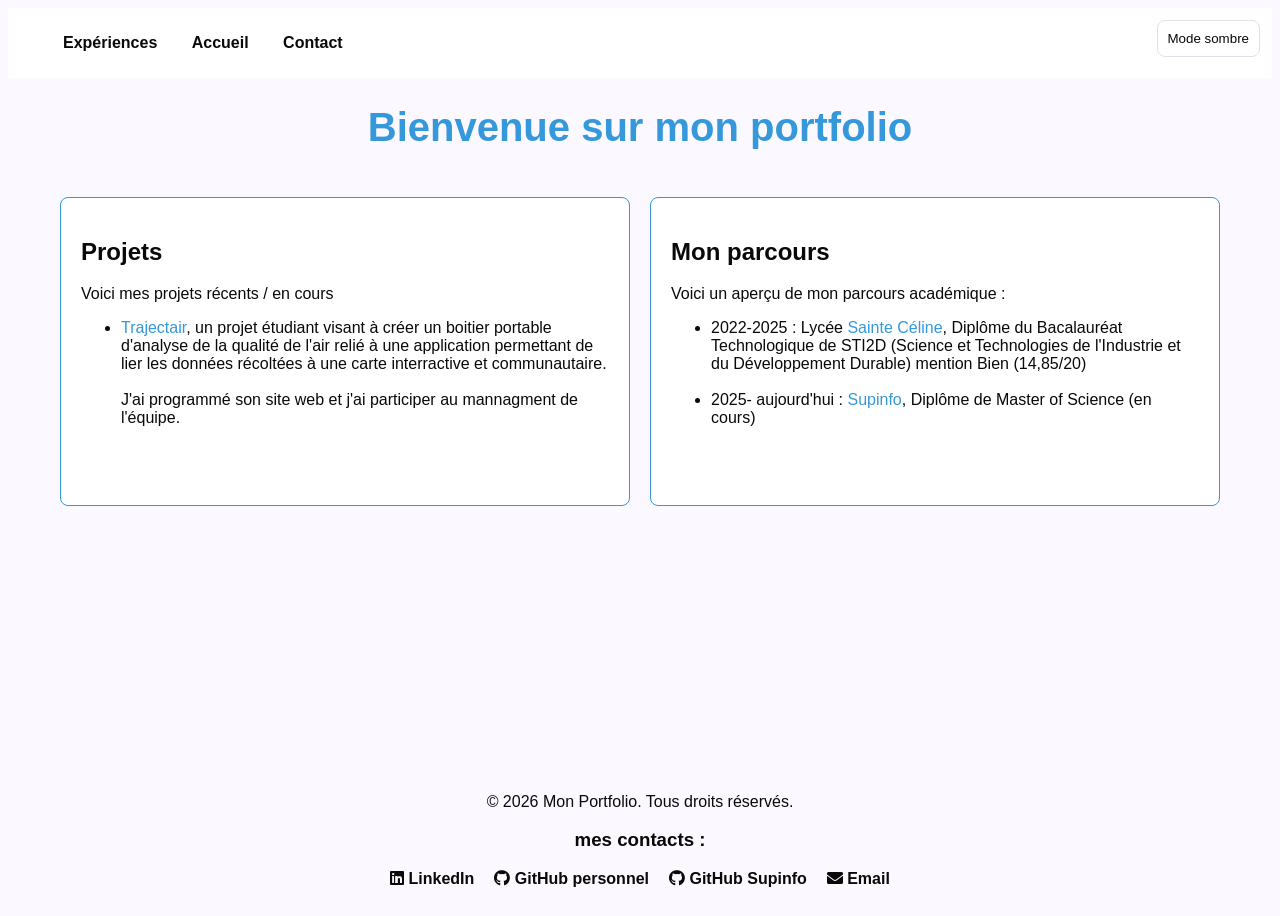
==== index.html @ 9d70b68c "script de déploiement" ====
<!DOCTYPE html>
<html lang="fr">
<head>
    <meta charset="UTF-8">
    <meta name="viewport" content="width=device-width, initial-scale=1.0">
    <title>Portfolio</title>
    <link rel="stylesheet" href="css/style.css">
    <link href="https://fonts.googleapis.com/css2?family=Roboto:wght@400;700&display=swap" rel="stylesheet">
    <link rel="stylesheet" href="https://cdnjs.cloudflare.com/ajax/libs/font-awesome/5.15.4/css/all.min.css">

    
</head>
<body>

    <nav class="navbar">
        <ul>
            <li><a href="html/experience.html">Expériences</a></li>
            <li><a href="#accueil">Accueil</a></li>
            <li><a href="#contact">Contact</a></li>
        </ul>
        <button class="theme" type="button"><i class="fas fa-adjust"> theme </i></button>
    </nav>

    <h1 class="titre_1"> Bienvenue sur mon portfolio</h1>

    <div class="index-section-container">
        <section class="index-section">
                <h2 class="titre_2">Projets</h2>
                <p>Voici mes projets récents / en cours</p>
                <ul>
                    <li>
                        <a href="https://www.trajectair.com" target="_blank" rel="noopener noreferrer">Trajectair</a>, un projet étudiant visant à créer un boitier portable d'analyse de la qualité de l'air relié à une application permettant de lier les données récoltées à une carte interractive et communautaire. 
                        <br>
                        <br>
                         J'ai programmé son site web et j'ai participer au mannagment de l'équipe.
                    </li>
                </ul>
        </section>

        <section class="index-section">
            <h2 class="titre_2"> Mon parcours</h2>
            <p>Voici un aperçu de mon parcours académique :</p>
            <ul>
                <li>2022-2025 : Lycée <a href="https://www.sainte-celine.org/" target="_blank" rel="noopener noreferrer">Sainte Céline</a>, Diplôme du Bacalauréat Technologique de STI2D (Science et Technologies de l'Industrie et du Développement Durable) mention Bien (14,85/20)</li>
                <br>
                <li>2025- aujourd'hui : <a href="https://www.supinfo.com/" target="_blank" rel="noopener noreferrer">Supinfo</a>, Diplôme de Master of Science (en cours)</li>
            </ul>
        </section>
    </div>

    <footer>
        <p>&copy; 2026 Mon Portfolio. Tous droits réservés.</p>
        <section class="footer-contact">
            <h3>mes contacts :</h3>
            <ul>
                <li><a href="https://www.linkedin.com/in/eloan-delbroeuve/" target="_blank" rel="noopener noreferrer"><i class="fab fa-linkedin" ></i> LinkedIn</a></li>
                <li><a href="https://github.com/N4ole" target="_blank" rel="noopener noreferrer"><i class="fab fa-github"></i> GitHub personnel</a></li>
                <li> <a href="https://github.com/Eloan-Supinfo" target="_blank" rel="noopener noreferrer"><i class="fab fa-github"></i> GitHub Supinfo</a></li>
                <li><a href="mailto:eloandb@icloud.com"><i class="fas fa-envelope"></i> Email</a></li>
            </ul>

        </section>
    </footer>
<script src="js/script.js"></script>
</body>


</html>
---- css/style.css ----
:root {
    --primary-color:    #3498db;
    --secondary-color:  #2ecc71;
    --accent-color:     #e74c3c;
    --text-color:       #0A0908;
    --background-color: #FBF9FF;      /* 🆕 légèrement bleuté, moins flashy que #f8f9fa */
    --font-family:      Arial, sans-serif;
    --surface-color:    #ffffff;
    --border-color:     #dce1ea;      /* 🆕 neutre au lieu de coller à primary */
}

[data-theme="dark"] {
    --primary-color:    #69b4ff;
    --secondary-color:  #49d58d;
    --accent-color:     #ff7b6f;
    --text-color:       #e8e8e8;
    --background-color: #111318;      /* 🆕 plus sombre que #1A1A1A, vrai fond de page */
    --surface-color:    #1f2330;      /* 🆕 écart visible avec background */
    --border-color:     #2e3344;
}


html {
    font-family: var(--font-family);
}

body {
    min-height: 100vh;
    display: flex;
    flex-direction: column;
    background-color: var(--background-color);
    color: var(--text-color);
    transition: background-color 0.25s ease, color 0.25s ease;
}

body {
    min-height: 100vh;
    display: flex;
    flex-direction: column;
}

.titre_1 {
    font-size: 2.5em;
    color: var(--primary-color);
    text-align: center;
    display: flex;
    justify-content: center;
    justify-content: center;
}

.navbar {
    display: flex;
    justify-content: left;
    background-color: var(--surface-color);
    padding: 10px 0;
}

.navbar a {
    color: var(--text-color);
    text-decoration: none;
    margin: 0 15px;
    font-weight: bold;
    font-family: arial;
}

.navbar a:hover {
    color: var(--accent-color);
}

.navbar li {
    list-style: none;
    display: inline;
}

.index-section {
    padding: 20px;
    background-color: var(--surface-color);
    margin: 20px;
    border-radius: 8px;
    border: solid 1.5px var(--primary-color);
    justify-content: center;
    margin: 0; 
    height: 100%;
}

.index-section a {
    color: var(--primary-color);
    text-decoration: none;
    
}
footer {
    background-color: var(--background-color);
    text-align: center;
    padding: 20px 0;
    margin-top: auto;
}

footer a {
    color: var(--text-color);
    text-decoration: none;
    font-weight: bold;
}

footer ul {
    list-style: none;
    padding-left: 0;
    margin: 0;
    display: flex;
    justify-content: center;
    align-items: center;
    gap: 20px;
    padding: 0;
}

footer li {
    display: flex;
    align-items: center;
}


.index-section-container {
    display: grid;
    grid-template-columns: repeat(2, minmax(0, 1fr)); /* max 2 colonnes */
    gap: 20px;
    width: min(1200px, 100%);
    margin: 20px auto;
    padding: 0 20px;
    box-sizing: border-box;
}

.theme {
    position: fixed;
    top: 20px;
    right: 20px;
    background-color: var(--surface-color);
    border: solid 1.5px var(--border-color);
    border-radius: 8px;
    padding: 10px;
    cursor: pointer;
    color: var(--text-color)
}






/* Responsive */


@media (max-width: 640px) {
    .index-section-container {
        grid-template-columns: 1fr;
    }
}
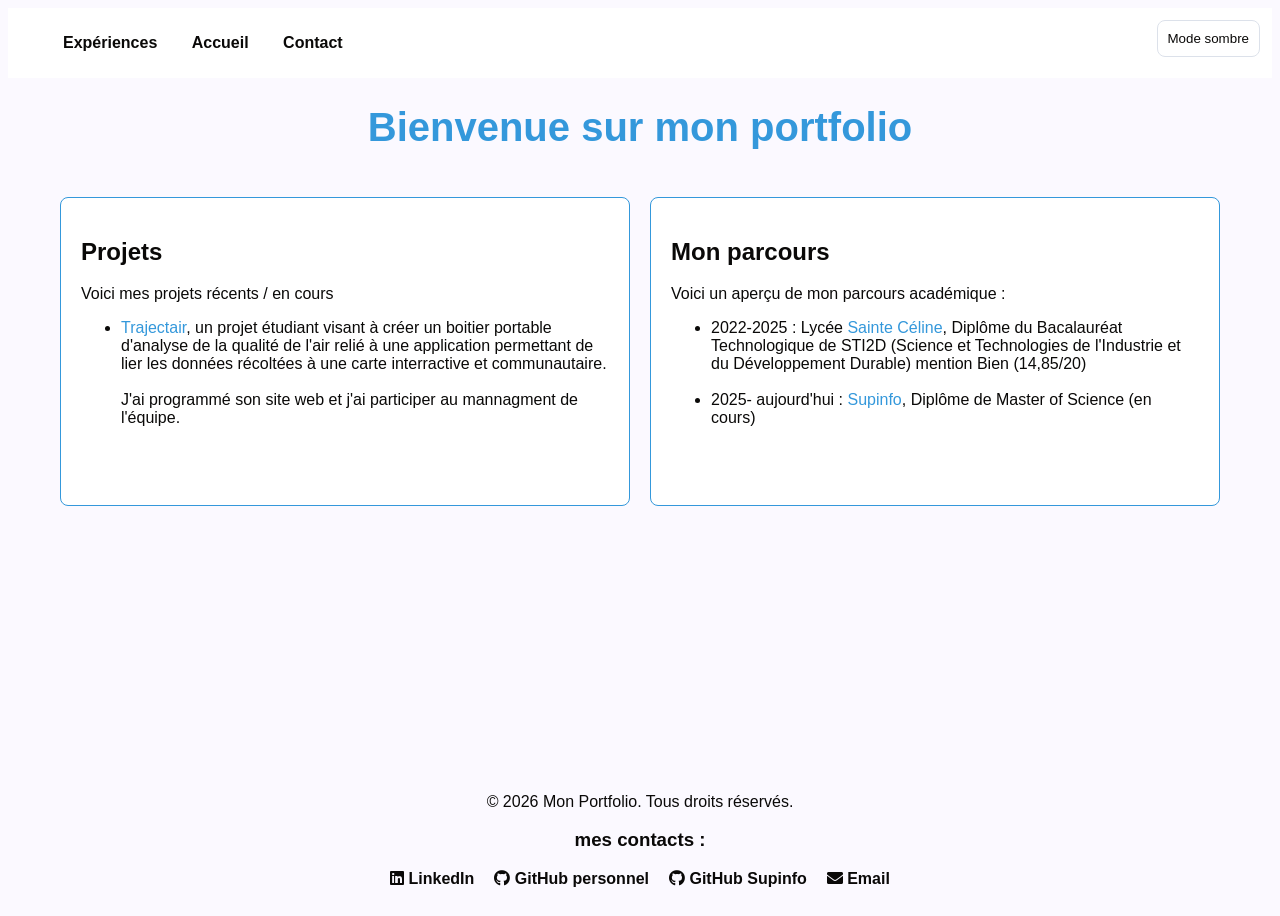
==== commit f1c380eb: "modif DB" ====
--- a/index.html
+++ b/index.html
@@ -16,7 +16,7 @@
         <ul>
             <li><a href="html/experience.html">Expériences</a></li>
             <li><a href="#accueil">Accueil</a></li>
-            <li><a href="#contact">Contact</a></li>
+            <li><a href="html/form.html">Contact</a></li>
         </ul>
         <button class="theme" type="button"><i class="fas fa-adjust"> theme </i></button>
     </nav>
--- a/css/style.css
+++ b/css/style.css
@@ -153,3 +153,130 @@
         grid-template-columns: 1fr;
     }
 }
+
+.contact-wrapper {
+    width: min(760px, calc(100% - 40px));
+    margin: 20px auto 30px;
+}
+
+.contact-card {
+    background-color: var(--surface-color);
+    border: solid 1.5px var(--primary-color);
+    border-radius: 8px;
+    padding: 24px;
+    box-sizing: border-box;
+}
+
+.contact-description {
+    margin-top: 0;
+    margin-bottom: 20px;
+}
+
+.contact-form {
+    display: grid;
+    gap: 14px;
+}
+
+.contact-form-row {
+    display: grid;
+    grid-template-columns: repeat(2, minmax(0, 1fr));
+    gap: 14px;
+}
+
+.contact-form label {
+    display: block;
+    font-weight: bold;
+    margin-bottom: 6px;
+}
+
+.contact-form input,
+.contact-form textarea {
+    width: 100%;
+    border: 1.5px solid var(--border-color);
+    border-radius: 8px;
+    padding: 10px 12px;
+    background-color: var(--background-color);
+    color: var(--text-color);
+    box-sizing: border-box;
+    font-family: var(--font-family);
+}
+
+.contact-form input:focus,
+.contact-form textarea:focus {
+    outline: none;
+    border-color: var(--primary-color);
+    box-shadow: 0 0 0 2px color-mix(in srgb, var(--primary-color) 25%, transparent);
+}
+
+.contact-form textarea {
+    min-height: 150px;
+    resize: vertical;
+}
+
+.contact-form-actions {
+    display: flex;
+    justify-content: flex-end;
+}
+
+.contact-submit {
+    background-color: var(--primary-color);
+    color: #ffffff;
+    border: none;
+    border-radius: 8px;
+    font-weight: bold;
+    padding: 10px 16px;
+    cursor: pointer;
+}
+
+.contact-submit:hover {
+    filter: brightness(0.95);
+}
+
+.contact-status {
+    border-radius: 8px;
+    padding: 10px 12px;
+    margin-bottom: 14px;
+    border: 1.5px solid transparent;
+}
+
+.contact-status.success {
+    background-color: #e8f8ef;
+    border-color: var(--secondary-color);
+}
+
+.contact-status.error {
+    background-color: #fdeceb;
+    border-color: var(--accent-color);
+}
+
+[data-theme="dark"] .contact-status.success {
+    background-color: #203327;
+}
+
+[data-theme="dark"] .contact-status.error {
+    background-color: #3b2424;
+}
+
+.honeypot-field {
+    position: absolute;
+    left: -9999px;
+    opacity: 0;
+    pointer-events: none;
+}
+
+.char-counter {
+    text-align: right;
+    font-size: 0.85rem;
+    opacity: 0.8;
+    margin-top: 4px;
+}
+
+@media (max-width: 640px) {
+    .contact-form-row {
+        grid-template-columns: 1fr;
+    }
+
+    .contact-card {
+        padding: 16px;
+    }
+}
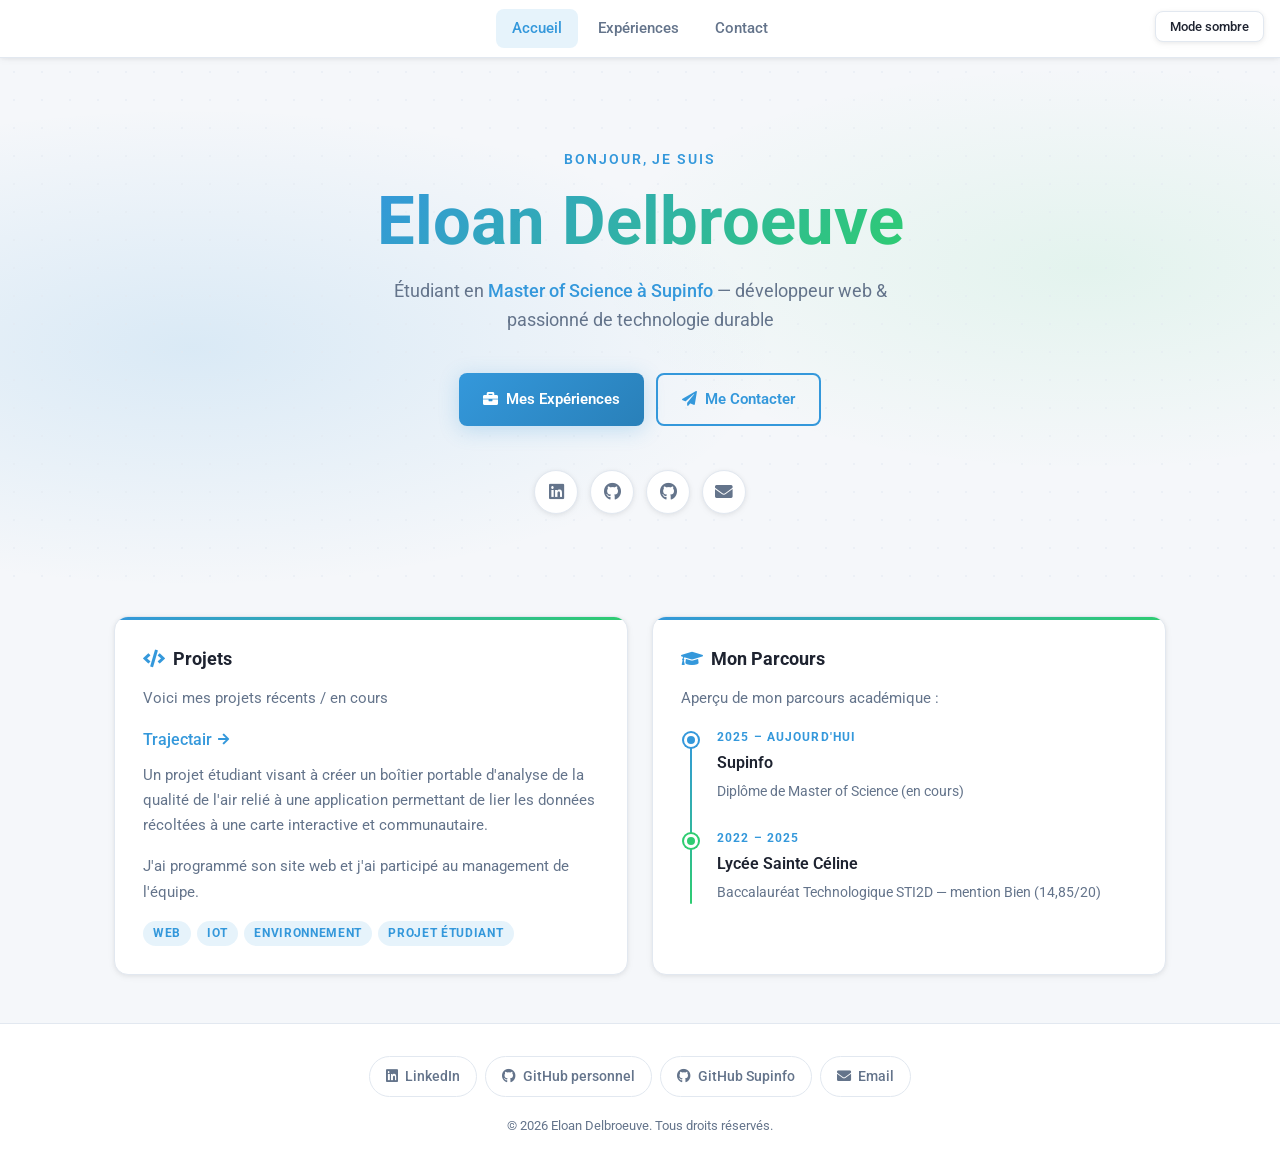
==== commit d2aadb74: "Amélioration visuelle complète du portfolio - Hero section avec nom, gradient text, dot-grid, bouton" ====
--- a/index.html
+++ b/index.html
@@ -3,66 +3,128 @@
 <head>
     <meta charset="UTF-8">
     <meta name="viewport" content="width=device-width, initial-scale=1.0">
-    <title>Portfolio</title>
+    <meta name="description" content="Portfolio d'Eloan Delbroeuve — étudiant en Master of Science à Supinfo, développeur web et passionné de technologie.">
+    <title>Eloan Delbroeuve — Portfolio</title>
     <link rel="stylesheet" href="css/style.css">
-    <link href="https://fonts.googleapis.com/css2?family=Roboto:wght@400;700&display=swap" rel="stylesheet">
+    <link href="https://fonts.googleapis.com/css2?family=Roboto:wght@400;500;700&display=swap" rel="stylesheet">
     <link rel="stylesheet" href="https://cdnjs.cloudflare.com/ajax/libs/font-awesome/5.15.4/css/all.min.css">
-
-    
 </head>
 <body>
 
     <nav class="navbar">
         <ul>
+            <li><a href="index.html" class="active">Accueil</a></li>
             <li><a href="html/experience.html">Expériences</a></li>
-            <li><a href="#accueil">Accueil</a></li>
             <li><a href="html/form.html">Contact</a></li>
         </ul>
-        <button class="theme" type="button"><i class="fas fa-adjust"> theme </i></button>
+        <button class="theme" type="button">Mode sombre</button>
     </nav>
 
-    <h1 class="titre_1"> Bienvenue sur mon portfolio</h1>
+    <section class="hero">
+        <div class="hero-content reveal">
+            <p class="hero-greeting">Bonjour, je suis</p>
+            <h1 class="hero-name">Eloan Delbroeuve</h1>
+            <p class="hero-sub">
+                Étudiant en <a href="https://www.supinfo.com/" target="_blank" rel="noopener noreferrer">Master of Science à Supinfo</a>
+                — développeur web &amp; passionné de technologie durable
+            </p>
+            <div class="hero-actions">
+                <a href="html/experience.html" class="btn btn-primary">
+                    <i class="fas fa-briefcase"></i> Mes Expériences
+                </a>
+                <a href="html/form.html" class="btn btn-outline">
+                    <i class="fas fa-paper-plane"></i> Me Contacter
+                </a>
+            </div>
+        </div>
+        <div class="hero-social reveal reveal-delay-2">
+            <a href="https://www.linkedin.com/in/eloan-delbroeuve/" target="_blank" rel="noopener noreferrer" aria-label="LinkedIn">
+                <i class="fab fa-linkedin"></i>
+            </a>
+            <a href="https://github.com/N4ole" target="_blank" rel="noopener noreferrer" aria-label="GitHub personnel">
+                <i class="fab fa-github"></i>
+            </a>
+            <a href="https://github.com/Eloan-Supinfo" target="_blank" rel="noopener noreferrer" aria-label="GitHub Supinfo">
+                <i class="fab fa-github"></i>
+            </a>
+            <a href="mailto:eloandb@icloud.com" aria-label="Email">
+                <i class="fas fa-envelope"></i>
+            </a>
+        </div>
+    </section>
 
     <div class="index-section-container">
-        <section class="index-section">
-                <h2 class="titre_2">Projets</h2>
-                <p>Voici mes projets récents / en cours</p>
-                <ul>
-                    <li>
-                        <a href="https://www.trajectair.com" target="_blank" rel="noopener noreferrer">Trajectair</a>, un projet étudiant visant à créer un boitier portable d'analyse de la qualité de l'air relié à une application permettant de lier les données récoltées à une carte interractive et communautaire. 
-                        <br>
-                        <br>
-                         J'ai programmé son site web et j'ai participer au mannagment de l'équipe.
-                    </li>
-                </ul>
+        <section class="index-section reveal reveal-delay-1">
+            <h2 class="titre_2">
+                <i class="fas fa-code" style="color:var(--primary)"></i>
+                Projets
+            </h2>
+            <p>Voici mes projets récents / en cours</p>
+
+            <a href="https://www.trajectair.com" target="_blank" rel="noopener noreferrer" class="project-link">
+                Trajectair <i class="fas fa-arrow-right"></i>
+            </a>
+            <p class="project-desc">
+                Un projet étudiant visant à créer un boîtier portable d'analyse de la qualité de l'air relié à une application permettant de lier les données récoltées à une carte interactive et communautaire.
+            </p>
+            <p class="project-desc">
+                J'ai programmé son site web et j'ai participé au management de l'équipe.
+            </p>
+            <div class="project-tags">
+                <span class="project-tag">Web</span>
+                <span class="project-tag">IoT</span>
+                <span class="project-tag">Environnement</span>
+                <span class="project-tag">Projet étudiant</span>
+            </div>
         </section>
 
-        <section class="index-section">
-            <h2 class="titre_2"> Mon parcours</h2>
-            <p>Voici un aperçu de mon parcours académique :</p>
-            <ul>
-                <li>2022-2025 : Lycée <a href="https://www.sainte-celine.org/" target="_blank" rel="noopener noreferrer">Sainte Céline</a>, Diplôme du Bacalauréat Technologique de STI2D (Science et Technologies de l'Industrie et du Développement Durable) mention Bien (14,85/20)</li>
-                <br>
-                <li>2025- aujourd'hui : <a href="https://www.supinfo.com/" target="_blank" rel="noopener noreferrer">Supinfo</a>, Diplôme de Master of Science (en cours)</li>
+        <section class="index-section reveal reveal-delay-2">
+            <h2 class="titre_2">
+                <i class="fas fa-graduation-cap" style="color:var(--primary)"></i>
+                Mon Parcours
+            </h2>
+            <p>Aperçu de mon parcours académique :</p>
+            <ul class="timeline">
+                <li>
+                    <div class="timeline-period">2025 – Aujourd'hui</div>
+                    <div class="timeline-title">
+                        <a href="https://www.supinfo.com/" target="_blank" rel="noopener noreferrer">Supinfo</a>
+                    </div>
+                    <div class="timeline-desc">Diplôme de Master of Science (en cours)</div>
+                </li>
+                <li>
+                    <div class="timeline-period">2022 – 2025</div>
+                    <div class="timeline-title">
+                        <a href="https://www.sainte-celine.org/" target="_blank" rel="noopener noreferrer">Lycée Sainte Céline</a>
+                    </div>
+                    <div class="timeline-desc">
+                        Baccalauréat Technologique STI2D — mention Bien (14,85/20)
+                    </div>
+                </li>
             </ul>
         </section>
     </div>
 
     <footer>
-        <p>&copy; 2026 Mon Portfolio. Tous droits réservés.</p>
-        <section class="footer-contact">
-            <h3>mes contacts :</h3>
-            <ul>
-                <li><a href="https://www.linkedin.com/in/eloan-delbroeuve/" target="_blank" rel="noopener noreferrer"><i class="fab fa-linkedin" ></i> LinkedIn</a></li>
-                <li><a href="https://github.com/N4ole" target="_blank" rel="noopener noreferrer"><i class="fab fa-github"></i> GitHub personnel</a></li>
-                <li> <a href="https://github.com/Eloan-Supinfo" target="_blank" rel="noopener noreferrer"><i class="fab fa-github"></i> GitHub Supinfo</a></li>
-                <li><a href="mailto:eloandb@icloud.com"><i class="fas fa-envelope"></i> Email</a></li>
-            </ul>
+        <div class="footer-inner">
+            <div class="footer-links">
+                <a href="https://www.linkedin.com/in/eloan-delbroeuve/" target="_blank" rel="noopener noreferrer">
+                    <i class="fab fa-linkedin"></i> LinkedIn
+                </a>
+                <a href="https://github.com/N4ole" target="_blank" rel="noopener noreferrer">
+                    <i class="fab fa-github"></i> GitHub personnel
+                </a>
+                <a href="https://github.com/Eloan-Supinfo" target="_blank" rel="noopener noreferrer">
+                    <i class="fab fa-github"></i> GitHub Supinfo
+                </a>
+                <a href="mailto:eloandb@icloud.com">
+                    <i class="fas fa-envelope"></i> Email
+                </a>
+            </div>
+            <p class="footer-copy">&copy; 2026 Eloan Delbroeuve. Tous droits réservés.</p>
+        </div>
+    </footer>
 
-        </section>
-    </footer>
-<script src="js/script.js"></script>
+    <script src="js/script.js"></script>
 </body>
-
-
-</html>+</html>
--- a/css/style.css
+++ b/css/style.css
@@ -1,215 +1,661 @@
+/* === VARIABLES === */
 :root {
-    --primary-color:    #3498db;
-    --secondary-color:  #2ecc71;
-    --accent-color:     #e74c3c;
-    --text-color:       #0A0908;
-    --background-color: #FBF9FF;      /* 🆕 légèrement bleuté, moins flashy que #f8f9fa */
-    --font-family:      Arial, sans-serif;
-    --surface-color:    #ffffff;
-    --border-color:     #dce1ea;      /* 🆕 neutre au lieu de coller à primary */
+    --primary:         #3498db;
+    --primary-dark:    #2980b9;
+    --primary-light:   rgba(52, 152, 219, 0.12);
+    --secondary:       #2ecc71;
+    --secondary-light: rgba(46, 204, 113, 0.12);
+    --accent:          #e74c3c;
+    --text:            #1e2330;
+    --text-muted:      #64748b;
+    --bg:              #f5f7fa;
+    --surface:         #ffffff;
+    --border:          #e2e8f0;
+    --shadow-sm:       0 1px 4px rgba(0,0,0,0.06), 0 2px 8px rgba(0,0,0,0.04);
+    --shadow-md:       0 4px 12px rgba(0,0,0,0.08), 0 2px 6px rgba(0,0,0,0.05);
+    --shadow-primary:  0 4px 20px rgba(52, 152, 219, 0.25);
+    --font:            'Roboto', system-ui, Arial, sans-serif;
+    --radius-sm:       8px;
+    --radius:          14px;
+    --ease:            cubic-bezier(0.4, 0, 0.2, 1);
+    --transition:      0.3s var(--ease);
 }
 
 [data-theme="dark"] {
-    --primary-color:    #69b4ff;
-    --secondary-color:  #49d58d;
-    --accent-color:     #ff7b6f;
-    --text-color:       #e8e8e8;
-    --background-color: #111318;      /* 🆕 plus sombre que #1A1A1A, vrai fond de page */
-    --surface-color:    #1f2330;      /* 🆕 écart visible avec background */
-    --border-color:     #2e3344;
-}
-
+    --primary:         #60a5fa;
+    --primary-dark:    #3b82f6;
+    --primary-light:   rgba(96, 165, 250, 0.12);
+    --secondary:       #34d399;
+    --secondary-light: rgba(52, 211, 153, 0.12);
+    --accent:          #f87171;
+    --text:            #e2e8f0;
+    --text-muted:      #94a3b8;
+    --bg:              #0d1117;
+    --surface:         #161b27;
+    --border:          #2a3444;
+    --shadow-sm:       0 1px 4px rgba(0,0,0,0.5);
+    --shadow-md:       0 4px 12px rgba(0,0,0,0.6);
+    --shadow-primary:  0 4px 20px rgba(96, 165, 250, 0.2);
+}
+
+/* === RESET & BASE === */
+*, *::before, *::after { box-sizing: border-box; margin: 0; padding: 0; }
 
 html {
-    font-family: var(--font-family);
+    font-family: var(--font);
+    scroll-behavior: smooth;
 }
 
 body {
     min-height: 100vh;
     display: flex;
     flex-direction: column;
-    background-color: var(--background-color);
-    color: var(--text-color);
-    transition: background-color 0.25s ease, color 0.25s ease;
-}
-
-body {
-    min-height: 100vh;
+    background-color: var(--bg);
+    color: var(--text);
+    transition: background-color var(--transition), color var(--transition);
+    line-height: 1.65;
+}
+
+/* === NAVBAR === */
+.navbar {
+    position: sticky;
+    top: 0;
+    z-index: 100;
+    display: flex;
+    align-items: center;
+    justify-content: center;
+    background-color: var(--surface);
+    border-bottom: 1px solid var(--border);
+    padding: 0 24px;
+    height: 58px;
+    backdrop-filter: blur(12px);
+    box-shadow: var(--shadow-sm);
+    transition: background-color var(--transition), border-color var(--transition);
+}
+
+.navbar ul {
+    display: flex;
+    list-style: none;
+    gap: 4px;
+    align-items: center;
+    padding: 0;
+    margin: 0;
+}
+
+.navbar a {
+    color: var(--text-muted);
+    text-decoration: none;
+    font-weight: 500;
+    font-size: 0.95rem;
+    padding: 7px 16px;
+    border-radius: var(--radius-sm);
+    transition: color var(--transition), background-color var(--transition);
+    white-space: nowrap;
+    display: block;
+}
+
+.navbar a:hover,
+.navbar a.active {
+    color: var(--primary);
+    background-color: var(--primary-light);
+}
+
+/* === THEME TOGGLE === */
+.theme {
+    position: fixed;
+    top: 11px;
+    right: 16px;
+    z-index: 200;
+    background-color: var(--surface);
+    border: 1px solid var(--border);
+    border-radius: var(--radius-sm);
+    padding: 7px 14px;
+    cursor: pointer;
+    color: var(--text);
+    font-size: 0.82rem;
+    font-weight: 500;
+    font-family: var(--font);
+    transition: background-color var(--transition), color var(--transition),
+                border-color var(--transition), box-shadow var(--transition);
+    box-shadow: var(--shadow-sm);
+}
+
+.theme:hover {
+    background-color: var(--primary-light);
+    color: var(--primary);
+    border-color: var(--primary);
+}
+
+/* === HERO === */
+.hero {
+    position: relative;
+    overflow: hidden;
+    padding: 90px 24px 70px;
+    text-align: center;
     display: flex;
     flex-direction: column;
-}
-
+    align-items: center;
+}
+
+.hero::before {
+    content: '';
+    position: absolute;
+    inset: 0;
+    background:
+        radial-gradient(ellipse 65% 65% at 15% 55%, rgba(52,152,219,0.14) 0%, transparent 70%),
+        radial-gradient(ellipse 55% 55% at 85% 40%, rgba(46,204,113,0.09) 0%, transparent 70%);
+    pointer-events: none;
+}
+
+.hero::after {
+    content: '';
+    position: absolute;
+    inset: 0;
+    background-image: radial-gradient(circle, var(--border) 1px, transparent 1px);
+    background-size: 28px 28px;
+    opacity: 0.45;
+    pointer-events: none;
+}
+
+.hero-content {
+    position: relative;
+    z-index: 1;
+    display: flex;
+    flex-direction: column;
+    align-items: center;
+}
+
+.hero-greeting {
+    font-size: 0.88rem;
+    font-weight: 600;
+    letter-spacing: 0.14em;
+    text-transform: uppercase;
+    color: var(--primary);
+    margin-bottom: 14px;
+}
+
+.hero-name {
+    font-size: clamp(2.4rem, 5.5vw, 4.2rem);
+    font-weight: 700;
+    line-height: 1.1;
+    margin-bottom: 18px;
+    background: linear-gradient(135deg, var(--primary) 0%, var(--secondary) 100%);
+    -webkit-background-clip: text;
+    -webkit-text-fill-color: transparent;
+    background-clip: text;
+}
+
+.hero-sub {
+    font-size: 1.1rem;
+    color: var(--text-muted);
+    margin-bottom: 38px;
+    max-width: 520px;
+}
+
+.hero-sub a {
+    color: var(--primary);
+    text-decoration: none;
+    font-weight: 500;
+}
+.hero-sub a:hover { text-decoration: underline; }
+
+.hero-actions {
+    display: flex;
+    gap: 12px;
+    flex-wrap: wrap;
+    justify-content: center;
+    margin-bottom: 44px;
+}
+
+/* === BUTTONS === */
+.btn {
+    display: inline-flex;
+    align-items: center;
+    gap: 8px;
+    padding: 12px 24px;
+    border-radius: var(--radius-sm);
+    font-weight: 600;
+    font-size: 0.93rem;
+    text-decoration: none;
+    transition: all var(--transition);
+    cursor: pointer;
+    border: none;
+    font-family: var(--font);
+}
+
+.btn-primary {
+    background: linear-gradient(135deg, var(--primary) 0%, var(--primary-dark) 100%);
+    color: #fff;
+    box-shadow: var(--shadow-primary);
+}
+.btn-primary:hover {
+    transform: translateY(-2px);
+    box-shadow: 0 6px 24px rgba(52, 152, 219, 0.4);
+}
+
+.btn-outline {
+    background: transparent;
+    color: var(--primary);
+    border: 2px solid var(--primary);
+}
+.btn-outline:hover {
+    background: var(--primary-light);
+    transform: translateY(-2px);
+}
+
+/* === HERO SOCIAL === */
+.hero-social {
+    display: flex;
+    gap: 12px;
+    justify-content: center;
+    position: relative;
+    z-index: 1;
+}
+
+.hero-social a {
+    width: 44px;
+    height: 44px;
+    border-radius: 50%;
+    background: var(--surface);
+    border: 1px solid var(--border);
+    display: flex;
+    align-items: center;
+    justify-content: center;
+    color: var(--text-muted);
+    font-size: 1.1rem;
+    text-decoration: none;
+    transition: all var(--transition);
+    box-shadow: var(--shadow-sm);
+}
+.hero-social a:hover {
+    background: var(--primary);
+    color: #fff;
+    border-color: var(--primary);
+    transform: translateY(-3px);
+    box-shadow: var(--shadow-primary);
+}
+
+/* === PAGE TITLE (expériences, contact) === */
 .titre_1 {
-    font-size: 2.5em;
-    color: var(--primary-color);
+    font-size: clamp(1.8rem, 3.5vw, 2.6rem);
+    font-weight: 700;
     text-align: center;
-    display: flex;
-    justify-content: center;
-    justify-content: center;
-}
-
-.navbar {
-    display: flex;
-    justify-content: left;
-    background-color: var(--surface-color);
-    padding: 10px 0;
-}
-
-.navbar a {
-    color: var(--text-color);
-    text-decoration: none;
-    margin: 0 15px;
-    font-weight: bold;
-    font-family: arial;
-}
-
-.navbar a:hover {
-    color: var(--accent-color);
-}
-
-.navbar li {
-    list-style: none;
-    display: inline;
-}
-
-.index-section {
-    padding: 20px;
-    background-color: var(--surface-color);
-    margin: 20px;
-    border-radius: 8px;
-    border: solid 1.5px var(--primary-color);
-    justify-content: center;
-    margin: 0; 
-    height: 100%;
-}
-
-.index-section a {
-    color: var(--primary-color);
-    text-decoration: none;
-    
-}
-footer {
-    background-color: var(--background-color);
-    text-align: center;
-    padding: 20px 0;
-    margin-top: auto;
-}
-
-footer a {
-    color: var(--text-color);
-    text-decoration: none;
-    font-weight: bold;
-}
-
-footer ul {
-    list-style: none;
-    padding-left: 0;
-    margin: 0;
-    display: flex;
-    justify-content: center;
-    align-items: center;
-    gap: 20px;
-    padding: 0;
-}
-
-footer li {
-    display: flex;
-    align-items: center;
-}
-
-
+    padding: 44px 20px 8px;
+    background: linear-gradient(135deg, var(--primary) 0%, var(--secondary) 100%);
+    -webkit-background-clip: text;
+    -webkit-text-fill-color: transparent;
+    background-clip: text;
+}
+
+.titre_2 {
+    font-size: 1.1rem;
+    font-weight: 700;
+    color: var(--text);
+    margin-bottom: 12px;
+    display: flex;
+    align-items: center;
+    gap: 8px;
+}
+
+/* === SECTION GRID === */
 .index-section-container {
     display: grid;
-    grid-template-columns: repeat(2, minmax(0, 1fr)); /* max 2 colonnes */
-    gap: 20px;
-    width: min(1200px, 100%);
-    margin: 20px auto;
-    padding: 0 20px;
+    grid-template-columns: repeat(2, minmax(0, 1fr));
+    gap: 24px;
+    width: min(1100px, 100%);
+    margin: 32px auto 48px;
+    padding: 0 24px;
     box-sizing: border-box;
 }
 
-.theme {
-    position: fixed;
-    top: 20px;
-    right: 20px;
-    background-color: var(--surface-color);
-    border: solid 1.5px var(--border-color);
-    border-radius: 8px;
-    padding: 10px;
-    cursor: pointer;
-    color: var(--text-color)
-}
-
-
-
-
-
-
-/* Responsive */
-
-
-@media (max-width: 640px) {
-    .index-section-container {
-        grid-template-columns: 1fr;
-    }
-}
-
+/* === CARDS === */
+.index-section {
+    background-color: var(--surface);
+    border-radius: var(--radius);
+    border: 1px solid var(--border);
+    padding: 28px;
+    box-shadow: var(--shadow-sm);
+    transition: box-shadow var(--transition), transform var(--transition),
+                border-color var(--transition);
+    position: relative;
+    overflow: hidden;
+}
+
+.index-section::before {
+    content: '';
+    position: absolute;
+    top: 0; left: 0; right: 0;
+    height: 3px;
+    background: linear-gradient(90deg, var(--primary), var(--secondary));
+}
+
+.index-section:hover {
+    box-shadow: var(--shadow-md);
+    transform: translateY(-3px);
+    border-color: var(--primary);
+}
+
+.index-section a {
+    color: var(--primary);
+    text-decoration: none;
+    font-weight: 500;
+}
+.index-section a:hover { text-decoration: underline; }
+
+.index-section > p {
+    color: var(--text-muted);
+    margin-bottom: 16px;
+    font-size: 0.95rem;
+}
+
+/* === PROJECT CARD EXTRAS === */
+.project-tags {
+    display: flex;
+    flex-wrap: wrap;
+    gap: 6px;
+    margin-top: 14px;
+}
+
+.project-tag {
+    font-size: 0.72rem;
+    font-weight: 700;
+    padding: 3px 10px;
+    border-radius: 100px;
+    background: var(--primary-light);
+    color: var(--primary);
+    text-transform: uppercase;
+    letter-spacing: 0.06em;
+}
+
+.project-desc {
+    margin-top: 10px;
+    color: var(--text);
+    font-size: 0.95rem;
+}
+
+.project-link {
+    display: inline-flex;
+    align-items: center;
+    gap: 6px;
+    color: var(--primary) !important;
+    font-weight: 600;
+    font-size: 1rem;
+}
+.project-link i {
+    font-size: 0.8rem;
+    transition: transform var(--transition);
+}
+.project-link:hover i { transform: translateX(4px); }
+
+/* === TIMELINE (parcours académique) === */
+.timeline {
+    position: relative;
+    list-style: none;
+    padding: 0;
+    margin: 0;
+}
+
+.timeline::before {
+    content: '';
+    position: absolute;
+    left: 9px;
+    top: 8px;
+    bottom: 0;
+    width: 2px;
+    background: linear-gradient(180deg, var(--primary) 0%, var(--secondary) 100%);
+    border-radius: 2px;
+}
+
+.timeline li {
+    position: relative;
+    padding-left: 36px;
+    margin-bottom: 24px;
+}
+.timeline li:last-child { margin-bottom: 0; }
+
+.timeline li::before {
+    content: '';
+    position: absolute;
+    left: 3px;
+    top: 6px;
+    width: 14px;
+    height: 14px;
+    border-radius: 50%;
+    background: var(--primary);
+    border: 3px solid var(--surface);
+    box-shadow: 0 0 0 2px var(--primary);
+    transition: background var(--transition), box-shadow var(--transition);
+}
+.timeline li:last-child::before {
+    background: var(--secondary);
+    box-shadow: 0 0 0 2px var(--secondary);
+}
+
+.timeline-period {
+    font-size: 0.78rem;
+    font-weight: 700;
+    color: var(--primary);
+    text-transform: uppercase;
+    letter-spacing: 0.09em;
+    margin-bottom: 3px;
+}
+
+.timeline-title {
+    font-weight: 600;
+    color: var(--text);
+    font-size: 1rem;
+    margin-bottom: 3px;
+}
+.timeline-title a {
+    color: inherit !important;
+    text-decoration: none;
+    font-weight: 600;
+}
+.timeline-title a:hover {
+    color: var(--primary) !important;
+    text-decoration: none !important;
+}
+
+.timeline-desc {
+    font-size: 0.9rem;
+    color: var(--text-muted);
+}
+
+/* === EXPERIENCE CARDS === */
+.exp-header {
+    display: flex;
+    align-items: flex-start;
+    gap: 16px;
+    margin-bottom: 16px;
+}
+
+.exp-icon {
+    flex-shrink: 0;
+    width: 50px;
+    height: 50px;
+    border-radius: var(--radius-sm);
+    background: var(--primary-light);
+    color: var(--primary);
+    display: flex;
+    align-items: center;
+    justify-content: center;
+    font-size: 1.25rem;
+}
+
+.exp-icon.secondary {
+    background: var(--secondary-light);
+    color: var(--secondary);
+}
+
+.exp-meta { flex: 1; }
+
+.exp-org {
+    font-weight: 700;
+    font-size: 1.05rem;
+    color: var(--text);
+    margin: 0 0 4px;
+}
+
+.exp-period {
+    font-size: 0.85rem;
+    color: var(--text-muted);
+    margin: 0;
+}
+.exp-period a {
+    color: var(--primary) !important;
+    text-decoration: none;
+    font-weight: 500;
+}
+.exp-period a:hover { text-decoration: underline !important; }
+
+.exp-body ul {
+    list-style: none;
+    padding: 0;
+    margin: 0;
+    display: flex;
+    flex-direction: column;
+    gap: 10px;
+}
+
+.exp-body li {
+    position: relative;
+    padding-left: 18px;
+    font-size: 0.95rem;
+    color: var(--text);
+}
+.exp-body li::before {
+    content: '›';
+    position: absolute;
+    left: 0;
+    color: var(--primary);
+    font-weight: 700;
+    font-size: 1.1rem;
+    line-height: 1.4;
+}
+
+/* === FOOTER === */
+footer {
+    background-color: var(--surface);
+    border-top: 1px solid var(--border);
+    padding: 32px 24px 24px;
+    margin-top: auto;
+    transition: background-color var(--transition), border-color var(--transition);
+}
+
+.footer-inner {
+    max-width: 1100px;
+    margin: 0 auto;
+    display: flex;
+    flex-direction: column;
+    align-items: center;
+    gap: 18px;
+}
+
+.footer-links {
+    display: flex;
+    flex-wrap: wrap;
+    gap: 8px;
+    justify-content: center;
+}
+
+.footer-links a {
+    display: inline-flex;
+    align-items: center;
+    gap: 7px;
+    padding: 8px 16px;
+    border-radius: 100px;
+    border: 1px solid var(--border);
+    color: var(--text-muted);
+    text-decoration: none;
+    font-size: 0.88rem;
+    font-weight: 500;
+    transition: all var(--transition);
+}
+.footer-links a:hover {
+    color: var(--primary);
+    border-color: var(--primary);
+    background: var(--primary-light);
+}
+
+.footer-copy {
+    font-size: 0.82rem;
+    color: var(--text-muted);
+}
+
+/* === CONTACT PAGE === */
 .contact-wrapper {
-    width: min(760px, calc(100% - 40px));
-    margin: 20px auto 30px;
+    width: min(760px, calc(100% - 48px));
+    margin: 32px auto 48px;
 }
 
 .contact-card {
-    background-color: var(--surface-color);
-    border: solid 1.5px var(--primary-color);
-    border-radius: 8px;
-    padding: 24px;
+    background-color: var(--surface);
+    border: 1px solid var(--border);
+    border-radius: var(--radius);
+    padding: 36px;
     box-sizing: border-box;
+    box-shadow: var(--shadow-sm);
+    position: relative;
+    overflow: hidden;
+    transition: box-shadow var(--transition);
+}
+.contact-card::before {
+    content: '';
+    position: absolute;
+    top: 0; left: 0; right: 0;
+    height: 3px;
+    background: linear-gradient(90deg, var(--primary), var(--secondary));
 }
 
 .contact-description {
-    margin-top: 0;
-    margin-bottom: 20px;
+    margin-top: 8px;
+    margin-bottom: 24px;
+    color: var(--text-muted);
+    font-size: 0.95rem;
 }
 
 .contact-form {
     display: grid;
-    gap: 14px;
+    gap: 16px;
 }
 
 .contact-form-row {
     display: grid;
     grid-template-columns: repeat(2, minmax(0, 1fr));
-    gap: 14px;
+    gap: 16px;
 }
 
 .contact-form label {
     display: block;
-    font-weight: bold;
+    font-weight: 600;
+    font-size: 0.88rem;
     margin-bottom: 6px;
+    color: var(--text);
+    letter-spacing: 0.01em;
 }
 
 .contact-form input,
 .contact-form textarea {
     width: 100%;
-    border: 1.5px solid var(--border-color);
-    border-radius: 8px;
-    padding: 10px 12px;
-    background-color: var(--background-color);
-    color: var(--text-color);
+    border: 1.5px solid var(--border);
+    border-radius: var(--radius-sm);
+    padding: 11px 14px;
+    background-color: var(--bg);
+    color: var(--text);
     box-sizing: border-box;
-    font-family: var(--font-family);
-}
-
+    font-family: var(--font);
+    font-size: 0.95rem;
+    transition: border-color var(--transition), box-shadow var(--transition);
+}
 .contact-form input:focus,
 .contact-form textarea:focus {
     outline: none;
-    border-color: var(--primary-color);
-    box-shadow: 0 0 0 2px color-mix(in srgb, var(--primary-color) 25%, transparent);
+    border-color: var(--primary);
+    box-shadow: 0 0 0 3px var(--primary-light);
 }
 
 .contact-form textarea {
-    min-height: 150px;
+    min-height: 160px;
     resize: vertical;
 }
 
@@ -219,42 +665,39 @@
 }
 
 .contact-submit {
-    background-color: var(--primary-color);
+    background: linear-gradient(135deg, var(--primary) 0%, var(--primary-dark) 100%);
     color: #ffffff;
     border: none;
-    border-radius: 8px;
-    font-weight: bold;
-    padding: 10px 16px;
+    border-radius: var(--radius-sm);
+    font-weight: 700;
+    font-size: 0.95rem;
+    padding: 12px 30px;
     cursor: pointer;
-}
-
+    font-family: var(--font);
+    transition: all var(--transition);
+    box-shadow: var(--shadow-primary);
+}
 .contact-submit:hover {
-    filter: brightness(0.95);
+    transform: translateY(-2px);
+    box-shadow: 0 6px 24px rgba(52, 152, 219, 0.4);
 }
 
 .contact-status {
-    border-radius: 8px;
-    padding: 10px 12px;
-    margin-bottom: 14px;
+    border-radius: var(--radius-sm);
+    padding: 12px 16px;
+    margin-bottom: 16px;
     border: 1.5px solid transparent;
-}
-
+    font-size: 0.9rem;
+}
 .contact-status.success {
-    background-color: #e8f8ef;
-    border-color: var(--secondary-color);
-}
-
+    background-color: var(--secondary-light);
+    border-color: var(--secondary);
+    color: var(--secondary);
+}
 .contact-status.error {
-    background-color: #fdeceb;
-    border-color: var(--accent-color);
-}
-
-[data-theme="dark"] .contact-status.success {
-    background-color: #203327;
-}
-
-[data-theme="dark"] .contact-status.error {
-    background-color: #3b2424;
+    background-color: rgba(231, 76, 60, 0.1);
+    border-color: var(--accent);
+    color: var(--accent);
 }
 
 .honeypot-field {
@@ -266,17 +709,55 @@
 
 .char-counter {
     text-align: right;
-    font-size: 0.85rem;
-    opacity: 0.8;
-    margin-top: 4px;
-}
-
-@media (max-width: 640px) {
+    font-size: 0.8rem;
+    color: var(--text-muted);
+    margin-top: 5px;
+}
+
+/* === SCROLL REVEAL === */
+.reveal {
+    opacity: 0;
+    transform: translateY(28px);
+    transition: opacity 0.65s var(--ease), transform 0.65s var(--ease);
+}
+.reveal.visible {
+    opacity: 1;
+    transform: translateY(0);
+}
+.reveal-delay-1 { transition-delay: 0.1s; }
+.reveal-delay-2 { transition-delay: 0.2s; }
+.reveal-delay-3 { transition-delay: 0.3s; }
+
+/* === RESPONSIVE === */
+@media (max-width: 680px) {
+    .index-section-container {
+        grid-template-columns: 1fr;
+        margin: 20px auto 32px;
+    }
+
     .contact-form-row {
         grid-template-columns: 1fr;
     }
 
     .contact-card {
-        padding: 16px;
+        padding: 22px;
     }
-}
+
+    .hero {
+        padding: 64px 20px 52px;
+    }
+
+    .hero-name {
+        font-size: 2.3rem;
+    }
+
+    .btn {
+        padding: 10px 20px;
+        font-size: 0.88rem;
+    }
+
+    .footer-links a {
+        padding: 7px 13px;
+        font-size: 0.83rem;
+    }
+}
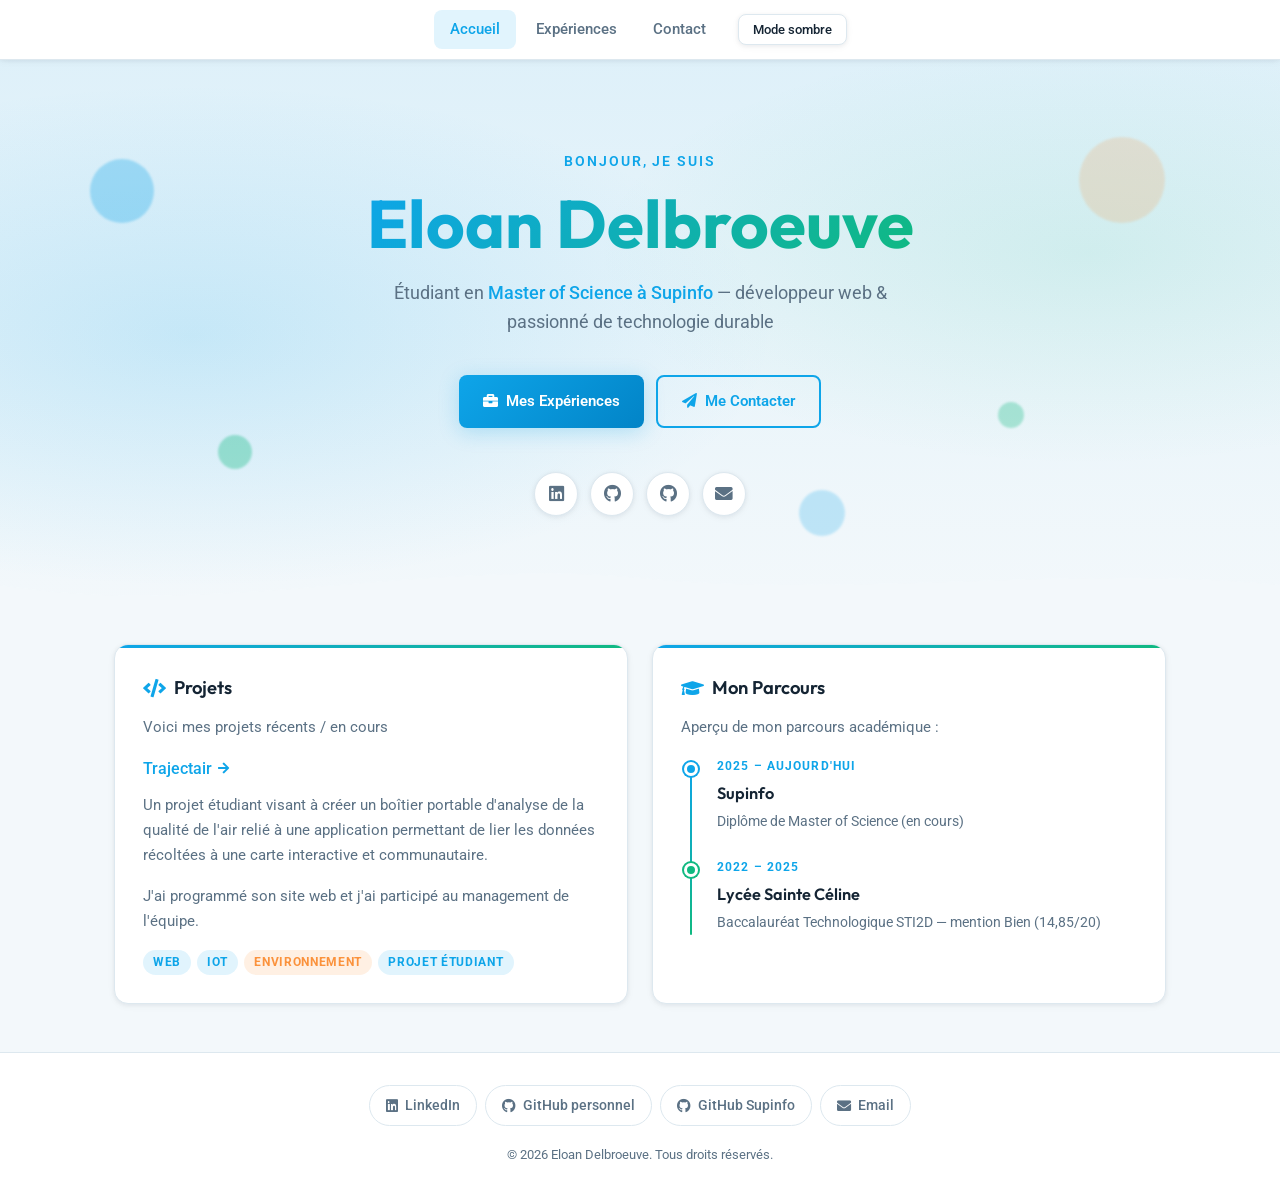
==== commit a5330f9d: "Personnalise l'identité visuelle : palette air & ciel inspirée de Trajectair - Nouvelle palette "air" ====
--- a/index.html
+++ b/index.html
@@ -6,7 +6,7 @@
     <meta name="description" content="Portfolio d'Eloan Delbroeuve — étudiant en Master of Science à Supinfo, développeur web et passionné de technologie.">
     <title>Eloan Delbroeuve — Portfolio</title>
     <link rel="stylesheet" href="css/style.css">
-    <link href="https://fonts.googleapis.com/css2?family=Roboto:wght@400;500;700&display=swap" rel="stylesheet">
+    <link href="https://fonts.googleapis.com/css2?family=Outfit:wght@500;600;700;800&family=Roboto:wght@400;500;700&display=swap" rel="stylesheet">
     <link rel="stylesheet" href="https://cdnjs.cloudflare.com/ajax/libs/font-awesome/5.15.4/css/all.min.css">
 </head>
 <body>
@@ -21,6 +21,11 @@
     </nav>
 
     <section class="hero">
+        <span class="hero-bubble b1" aria-hidden="true"></span>
+        <span class="hero-bubble b2" aria-hidden="true"></span>
+        <span class="hero-bubble b3" aria-hidden="true"></span>
+        <span class="hero-bubble b4" aria-hidden="true"></span>
+        <span class="hero-bubble b5" aria-hidden="true"></span>
         <div class="hero-content reveal">
             <p class="hero-greeting">Bonjour, je suis</p>
             <h1 class="hero-name">Eloan Delbroeuve</h1>
@@ -51,6 +56,11 @@
                 <i class="fas fa-envelope"></i>
             </a>
         </div>
+        <div class="hero-wave" aria-hidden="true">
+            <svg viewBox="0 0 1440 80" preserveAspectRatio="none" xmlns="http://www.w3.org/2000/svg">
+                <path d="M0,40 C240,90 480,0 720,30 C960,60 1200,10 1440,40 L1440,80 L0,80 Z"></path>
+            </svg>
+        </div>
     </section>
 
     <div class="index-section-container">
@@ -73,7 +83,7 @@
             <div class="project-tags">
                 <span class="project-tag">Web</span>
                 <span class="project-tag">IoT</span>
-                <span class="project-tag">Environnement</span>
+                <span class="project-tag accent">Environnement</span>
                 <span class="project-tag">Projet étudiant</span>
             </div>
         </section>
--- a/css/style.css
+++ b/css/style.css
@@ -1,20 +1,26 @@
-/* === VARIABLES === */
+/* === VARIABLES ===
+   Identité "air & ciel" : bleu ciel (qualité de l'air), vert feuille (nature),
+   orange coucher de soleil (accent chaleureux), bleu nuit profond en sombre. */
 :root {
-    --primary:         #3498db;
-    --primary-dark:    #2980b9;
-    --primary-light:   rgba(52, 152, 219, 0.12);
-    --secondary:       #2ecc71;
-    --secondary-light: rgba(46, 204, 113, 0.12);
-    --accent:          #e74c3c;
-    --text:            #1e2330;
-    --text-muted:      #64748b;
-    --bg:              #f5f7fa;
+    --primary:         #0ea5e9;  /* ciel */
+    --primary-dark:    #0284c7;
+    --primary-light:   rgba(14, 165, 233, 0.12);
+    --secondary:       #10b981; /* feuille */
+    --secondary-light: rgba(16, 185, 129, 0.12);
+    --accent:          #fb923c; /* coucher de soleil, usage décoratif */
+    --accent-light:    rgba(251, 146, 60, 0.14);
+    --error:           #ef4444;
+    --error-light:     rgba(239, 68, 68, 0.1);
+    --text:            #142433;
+    --text-muted:      #5b7184;
+    --bg:              #f3f8fb;
     --surface:         #ffffff;
-    --border:          #e2e8f0;
-    --shadow-sm:       0 1px 4px rgba(0,0,0,0.06), 0 2px 8px rgba(0,0,0,0.04);
-    --shadow-md:       0 4px 12px rgba(0,0,0,0.08), 0 2px 6px rgba(0,0,0,0.05);
-    --shadow-primary:  0 4px 20px rgba(52, 152, 219, 0.25);
+    --border:          #dde8ef;
+    --shadow-sm:       0 1px 4px rgba(20,36,51,0.06), 0 2px 8px rgba(20,36,51,0.04);
+    --shadow-md:       0 4px 12px rgba(20,36,51,0.09), 0 2px 6px rgba(20,36,51,0.05);
+    --shadow-primary:  0 4px 20px rgba(14, 165, 233, 0.25);
     --font:            'Roboto', system-ui, Arial, sans-serif;
+    --font-display:    'Outfit', var(--font);
     --radius-sm:       8px;
     --radius:          14px;
     --ease:            cubic-bezier(0.4, 0, 0.2, 1);
@@ -22,20 +28,23 @@
 }
 
 [data-theme="dark"] {
-    --primary:         #60a5fa;
-    --primary-dark:    #3b82f6;
-    --primary-light:   rgba(96, 165, 250, 0.12);
+    --primary:         #38bdf8;
+    --primary-dark:    #0ea5e9;
+    --primary-light:   rgba(56, 189, 248, 0.14);
     --secondary:       #34d399;
-    --secondary-light: rgba(52, 211, 153, 0.12);
-    --accent:          #f87171;
-    --text:            #e2e8f0;
-    --text-muted:      #94a3b8;
-    --bg:              #0d1117;
-    --surface:         #161b27;
-    --border:          #2a3444;
+    --secondary-light: rgba(52, 211, 153, 0.14);
+    --accent:          #fdba74;
+    --accent-light:    rgba(253, 186, 116, 0.14);
+    --error:           #f87171;
+    --error-light:     rgba(248, 113, 113, 0.12);
+    --text:            #e6eef4;
+    --text-muted:      #94a8b8;
+    --bg:              #0a141f;
+    --surface:         #11202e;
+    --border:          #1f3344;
     --shadow-sm:       0 1px 4px rgba(0,0,0,0.5);
     --shadow-md:       0 4px 12px rgba(0,0,0,0.6);
-    --shadow-primary:  0 4px 20px rgba(96, 165, 250, 0.2);
+    --shadow-primary:  0 4px 20px rgba(56, 189, 248, 0.2);
 }
 
 /* === RESET & BASE === */
@@ -62,12 +71,13 @@
     top: 0;
     z-index: 100;
     display: flex;
+    flex-wrap: wrap;
     align-items: center;
     justify-content: center;
+    gap: 16px;
     background-color: var(--surface);
     border-bottom: 1px solid var(--border);
-    padding: 0 24px;
-    height: 58px;
+    padding: 10px 24px;
     backdrop-filter: blur(12px);
     box-shadow: var(--shadow-sm);
     transition: background-color var(--transition), border-color var(--transition);
@@ -75,9 +85,11 @@
 
 .navbar ul {
     display: flex;
+    flex-wrap: wrap;
     list-style: none;
     gap: 4px;
     align-items: center;
+    justify-content: center;
     padding: 0;
     margin: 0;
 }
@@ -102,10 +114,6 @@
 
 /* === THEME TOGGLE === */
 .theme {
-    position: fixed;
-    top: 11px;
-    right: 16px;
-    z-index: 200;
     background-color: var(--surface);
     border: 1px solid var(--border);
     border-radius: var(--radius-sm);
@@ -115,6 +123,7 @@
     font-size: 0.82rem;
     font-weight: 500;
     font-family: var(--font);
+    white-space: nowrap;
     transition: background-color var(--transition), color var(--transition),
                 border-color var(--transition), box-shadow var(--transition);
     box-shadow: var(--shadow-sm);
@@ -130,11 +139,12 @@
 .hero {
     position: relative;
     overflow: hidden;
-    padding: 90px 24px 70px;
+    padding: 90px 24px 96px;
     text-align: center;
     display: flex;
     flex-direction: column;
     align-items: center;
+    background: linear-gradient(180deg, color-mix(in srgb, var(--primary) 9%, var(--bg)) 0%, var(--bg) 100%);
 }
 
 .hero::before {
@@ -142,20 +152,46 @@
     position: absolute;
     inset: 0;
     background:
-        radial-gradient(ellipse 65% 65% at 15% 55%, rgba(52,152,219,0.14) 0%, transparent 70%),
-        radial-gradient(ellipse 55% 55% at 85% 40%, rgba(46,204,113,0.09) 0%, transparent 70%);
+        radial-gradient(ellipse 65% 65% at 15% 50%, rgba(14,165,233,0.16) 0%, transparent 70%),
+        radial-gradient(ellipse 55% 55% at 85% 35%, rgba(16,185,129,0.1) 0%, transparent 70%);
     pointer-events: none;
 }
 
-.hero::after {
-    content: '';
+/* Bulles d'air flottantes : clin d'oeil au thème "qualité de l'air" */
+.hero-bubble {
     position: absolute;
-    inset: 0;
-    background-image: radial-gradient(circle, var(--border) 1px, transparent 1px);
-    background-size: 28px 28px;
-    opacity: 0.45;
+    border-radius: 50%;
+    filter: blur(1px);
     pointer-events: none;
-}
+    animation: bubble-float ease-in-out infinite;
+    z-index: 0;
+}
+.hero-bubble.b1 { width: 64px;  height: 64px; left: 7%;  top: 18%; background: var(--primary); opacity: 0.3;  animation-duration: 9s; }
+.hero-bubble.b2 { width: 34px;  height: 34px; left: 17%; top: 68%; background: var(--secondary); opacity: 0.35; animation-duration: 7s; animation-delay: 1s; }
+.hero-bubble.b3 { width: 86px;  height: 86px; right: 9%; top: 14%; background: var(--accent); opacity: 0.18; animation-duration: 11s; animation-delay: 0.5s; }
+.hero-bubble.b4 { width: 26px;  height: 26px; right: 20%; top: 62%; background: var(--secondary); opacity: 0.3; animation-duration: 6.5s; animation-delay: 2s; }
+.hero-bubble.b5 { width: 46px;  height: 46px; right: 34%; top: 78%; background: var(--primary); opacity: 0.22; animation-duration: 10s; animation-delay: 1.5s; }
+
+@keyframes bubble-float {
+    0%, 100% { transform: translateY(0) translateX(0); }
+    50%      { transform: translateY(-22px) translateX(8px); }
+}
+
+@media (prefers-reduced-motion: reduce) {
+    .hero-bubble { animation: none; }
+}
+
+/* Vague de transition entre le hero et le contenu */
+.hero-wave {
+    position: absolute;
+    left: 0;
+    right: 0;
+    bottom: -1px;
+    line-height: 0;
+    z-index: 0;
+}
+.hero-wave svg { width: 100%; height: 56px; display: block; }
+.hero-wave path { fill: var(--bg); }
 
 .hero-content {
     position: relative;
@@ -175,6 +211,7 @@
 }
 
 .hero-name {
+    font-family: var(--font-display);
     font-size: clamp(2.4rem, 5.5vw, 4.2rem);
     font-weight: 700;
     line-height: 1.1;
@@ -230,7 +267,7 @@
 }
 .btn-primary:hover {
     transform: translateY(-2px);
-    box-shadow: 0 6px 24px rgba(52, 152, 219, 0.4);
+    box-shadow: 0 6px 24px rgba(14, 165, 233, 0.4);
 }
 
 .btn-outline {
@@ -277,6 +314,7 @@
 
 /* === PAGE TITLE (expériences, contact) === */
 .titre_1 {
+    font-family: var(--font-display);
     font-size: clamp(1.8rem, 3.5vw, 2.6rem);
     font-weight: 700;
     text-align: center;
@@ -288,8 +326,9 @@
 }
 
 .titre_2 {
-    font-size: 1.1rem;
-    font-weight: 700;
+    font-family: var(--font-display);
+    font-size: 1.15rem;
+    font-weight: 600;
     color: var(--text);
     margin-bottom: 12px;
     display: flex;
@@ -365,6 +404,11 @@
     color: var(--primary);
     text-transform: uppercase;
     letter-spacing: 0.06em;
+}
+
+.project-tag.accent {
+    background: var(--accent-light);
+    color: var(--accent);
 }
 
 .project-desc {
@@ -441,9 +485,10 @@
 }
 
 .timeline-title {
+    font-family: var(--font-display);
     font-weight: 600;
     color: var(--text);
-    font-size: 1rem;
+    font-size: 1.02rem;
     margin-bottom: 3px;
 }
 .timeline-title a {
@@ -490,8 +535,9 @@
 .exp-meta { flex: 1; }
 
 .exp-org {
-    font-weight: 700;
-    font-size: 1.05rem;
+    font-family: var(--font-display);
+    font-weight: 600;
+    font-size: 1.1rem;
     color: var(--text);
     margin: 0 0 4px;
 }
@@ -679,7 +725,7 @@
 }
 .contact-submit:hover {
     transform: translateY(-2px);
-    box-shadow: 0 6px 24px rgba(52, 152, 219, 0.4);
+    box-shadow: 0 6px 24px rgba(14, 165, 233, 0.4);
 }
 
 .contact-status {
@@ -695,9 +741,9 @@
     color: var(--secondary);
 }
 .contact-status.error {
-    background-color: rgba(231, 76, 60, 0.1);
-    border-color: var(--accent);
-    color: var(--accent);
+    background-color: var(--error-light);
+    border-color: var(--error);
+    color: var(--error);
 }
 
 .honeypot-field {
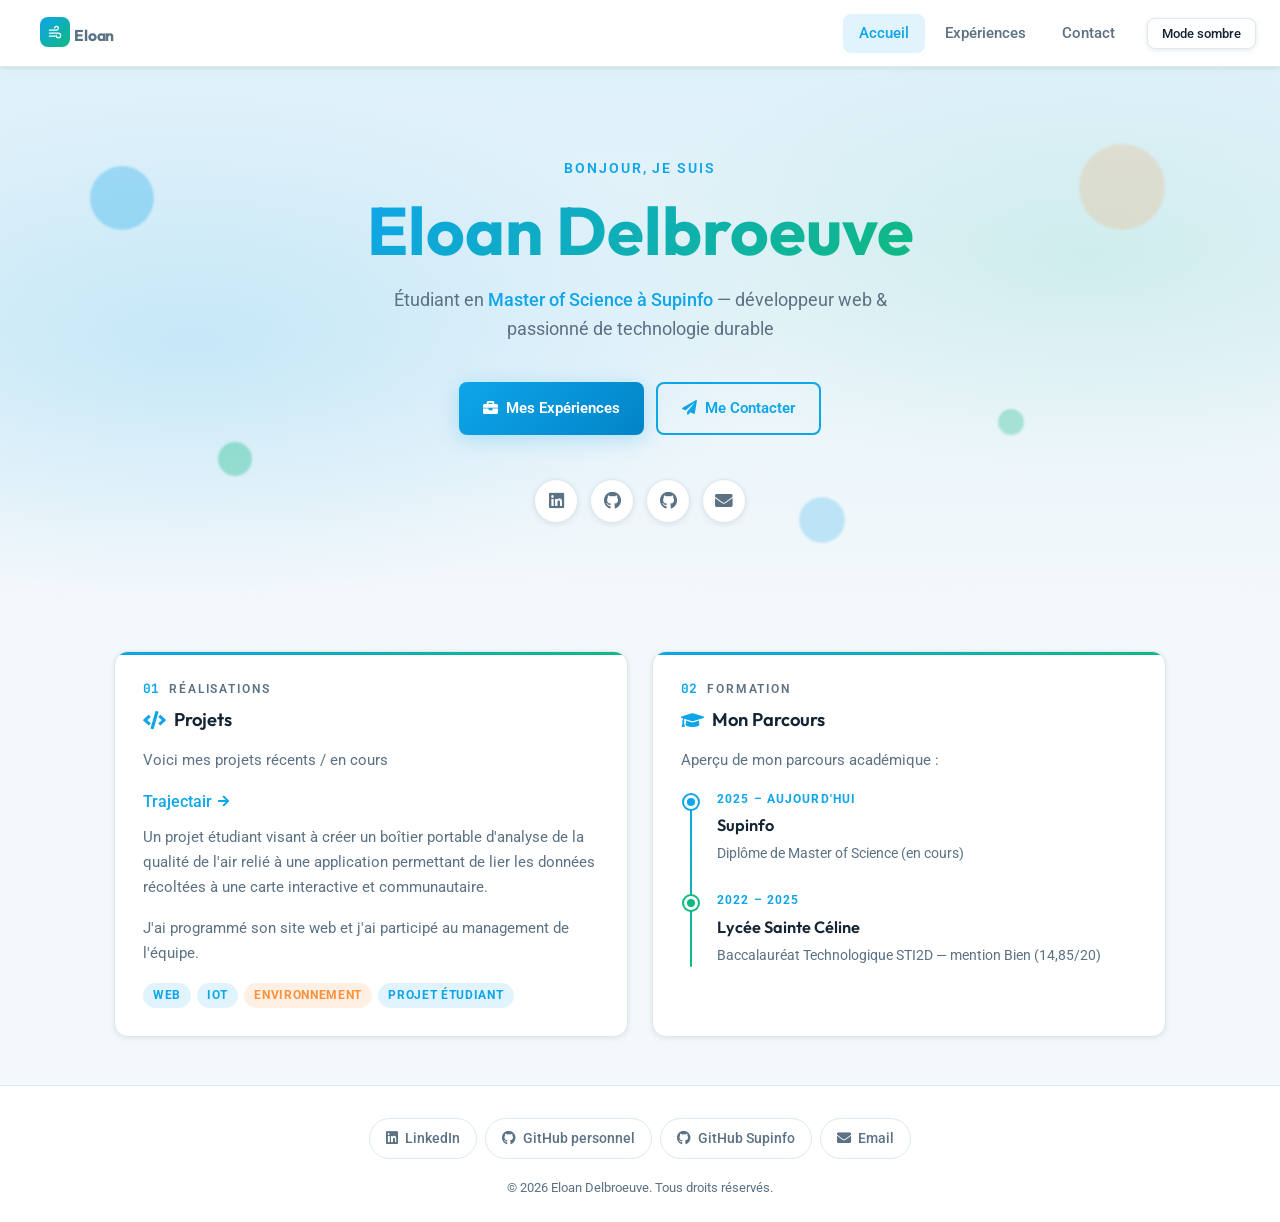
==== commit 643adaf9: "Affine le site selon la charte graphique : logo souffle, variables et eyebrows Aligne les variables " ====
--- a/index.html
+++ b/index.html
@@ -3,15 +3,26 @@
 <head>
     <meta charset="UTF-8">
     <meta name="viewport" content="width=device-width, initial-scale=1.0">
+    <link rel="icon" type="image/svg+xml" href="data:image/svg+xml,%3Csvg xmlns='http://www.w3.org/2000/svg' viewBox='0 0 48 48'%3E%3Cdefs%3E%3ClinearGradient id='g' x1='0' y1='0' x2='1' y2='1'%3E%3Cstop offset='0' stop-color='%230ea5e9'/%3E%3Cstop offset='1' stop-color='%2310b981'/%3E%3C/linearGradient%3E%3C/defs%3E%3Crect width='48' height='48' rx='11' fill='url(%23g)'/%3E%3Cpath d='M9 19 H28 a5 5 0 1 0 -5 -5' stroke='%23fff' stroke-width='3.2' fill='none' stroke-linecap='round'/%3E%3Cpath d='M9 27 H33 a6 6 0 1 1 -6 6' stroke='%23fff' stroke-width='3.2' fill='none' stroke-linecap='round'/%3E%3Cpath d='M9 35 H24' stroke='%23fff' stroke-width='3.2' fill='none' stroke-linecap='round'/%3E%3C/svg%3E">
     <meta name="description" content="Portfolio d'Eloan Delbroeuve — étudiant en Master of Science à Supinfo, développeur web et passionné de technologie.">
     <title>Eloan Delbroeuve — Portfolio</title>
     <link rel="stylesheet" href="css/style.css">
-    <link href="https://fonts.googleapis.com/css2?family=Outfit:wght@500;600;700;800&family=Roboto:wght@400;500;700&display=swap" rel="stylesheet">
+    <link href="https://fonts.googleapis.com/css2?family=Outfit:wght@500;600;700;800&family=Roboto:wght@400;500;700&family=JetBrains+Mono:wght@500;700&display=swap" rel="stylesheet">
     <link rel="stylesheet" href="https://cdnjs.cloudflare.com/ajax/libs/font-awesome/5.15.4/css/all.min.css">
 </head>
 <body>
 
     <nav class="navbar">
+        <a href="index.html" class="nav-brand">
+            <span class="nav-brand-mark" aria-hidden="true">
+                <svg viewBox="0 0 48 48" fill="none" stroke="#fff" stroke-width="3.2" stroke-linecap="round">
+                    <path d="M9 19 H28 a5 5 0 1 0 -5 -5"></path>
+                    <path d="M9 27 H33 a6 6 0 1 1 -6 6"></path>
+                    <path d="M9 35 H24"></path>
+                </svg>
+            </span>
+            <span class="nav-brand-name">Eloan</span>
+        </a>
         <ul>
             <li><a href="index.html" class="active">Accueil</a></li>
             <li><a href="html/experience.html">Expériences</a></li>
@@ -65,6 +76,10 @@
 
     <div class="index-section-container">
         <section class="index-section reveal reveal-delay-1">
+            <div class="section-eyebrow">
+                <span class="section-eyebrow-num">01</span>
+                <span class="section-eyebrow-label">Réalisations</span>
+            </div>
             <h2 class="titre_2">
                 <i class="fas fa-code" style="color:var(--primary)"></i>
                 Projets
@@ -89,6 +104,10 @@
         </section>
 
         <section class="index-section reveal reveal-delay-2">
+            <div class="section-eyebrow">
+                <span class="section-eyebrow-num">02</span>
+                <span class="section-eyebrow-label">Formation</span>
+            </div>
             <h2 class="titre_2">
                 <i class="fas fa-graduation-cap" style="color:var(--primary)"></i>
                 Mon Parcours
--- a/css/style.css
+++ b/css/style.css
@@ -15,12 +15,15 @@
     --text-muted:      #5b7184;
     --bg:              #f3f8fb;
     --surface:         #ffffff;
+    --surface-2:       #eef5fa;
     --border:          #dde8ef;
     --shadow-sm:       0 1px 4px rgba(20,36,51,0.06), 0 2px 8px rgba(20,36,51,0.04);
-    --shadow-md:       0 4px 12px rgba(20,36,51,0.09), 0 2px 6px rgba(20,36,51,0.05);
+    --shadow-md:       0 6px 18px rgba(20,36,51,0.10), 0 2px 6px rgba(20,36,51,0.05);
+    --shadow-lg:       0 18px 50px rgba(20,36,51,0.14);
     --shadow-primary:  0 4px 20px rgba(14, 165, 233, 0.25);
     --font:            'Roboto', system-ui, Arial, sans-serif;
     --font-display:    'Outfit', var(--font);
+    --font-mono:       'JetBrains Mono', monospace;
     --radius-sm:       8px;
     --radius:          14px;
     --ease:            cubic-bezier(0.4, 0, 0.2, 1);
@@ -30,20 +33,22 @@
 [data-theme="dark"] {
     --primary:         #38bdf8;
     --primary-dark:    #0ea5e9;
-    --primary-light:   rgba(56, 189, 248, 0.14);
+    --primary-light:   rgba(56, 189, 248, 0.16);
     --secondary:       #34d399;
-    --secondary-light: rgba(52, 211, 153, 0.14);
+    --secondary-light: rgba(52, 211, 153, 0.16);
     --accent:          #fdba74;
-    --accent-light:    rgba(253, 186, 116, 0.14);
+    --accent-light:    rgba(253, 186, 116, 0.16);
     --error:           #f87171;
     --error-light:     rgba(248, 113, 113, 0.12);
     --text:            #e6eef4;
     --text-muted:      #94a8b8;
     --bg:              #0a141f;
     --surface:         #11202e;
+    --surface-2:       #0e1b27;
     --border:          #1f3344;
     --shadow-sm:       0 1px 4px rgba(0,0,0,0.5);
-    --shadow-md:       0 4px 12px rgba(0,0,0,0.6);
+    --shadow-md:       0 8px 22px rgba(0,0,0,0.55);
+    --shadow-lg:       0 22px 60px rgba(0,0,0,0.6);
     --shadow-primary:  0 4px 20px rgba(56, 189, 248, 0.2);
 }
 
@@ -81,6 +86,39 @@
     backdrop-filter: blur(12px);
     box-shadow: var(--shadow-sm);
     transition: background-color var(--transition), border-color var(--transition);
+}
+
+.nav-brand {
+    display: flex;
+    align-items: center;
+    gap: 9px;
+    margin-right: auto;
+    text-decoration: none;
+    color: var(--text);
+}
+
+.nav-brand-mark {
+    display: inline-flex;
+    width: 30px;
+    height: 30px;
+    border-radius: 8px;
+    background: linear-gradient(135deg, var(--primary), var(--secondary));
+    align-items: center;
+    justify-content: center;
+    flex-shrink: 0;
+}
+
+.nav-brand-mark svg {
+    width: 18px;
+    height: 18px;
+}
+
+.nav-brand-name {
+    font-family: var(--font-display);
+    font-weight: 700;
+    font-size: 0.98rem;
+    letter-spacing: -0.01em;
+    white-space: nowrap;
 }
 
 .navbar ul {
@@ -334,6 +372,30 @@
     display: flex;
     align-items: center;
     gap: 8px;
+}
+
+/* === SECTION EYEBROW (numéro + libellé) === */
+.section-eyebrow {
+    display: flex;
+    align-items: baseline;
+    gap: 10px;
+    margin-bottom: 6px;
+}
+
+.section-eyebrow-num {
+    font-family: var(--font-mono);
+    font-weight: 700;
+    font-size: 0.8rem;
+    line-height: 1;
+    color: var(--primary);
+}
+
+.section-eyebrow-label {
+    font-size: 0.74rem;
+    font-weight: 600;
+    letter-spacing: 0.16em;
+    text-transform: uppercase;
+    color: var(--text-muted);
 }
 
 /* === SECTION GRID === */
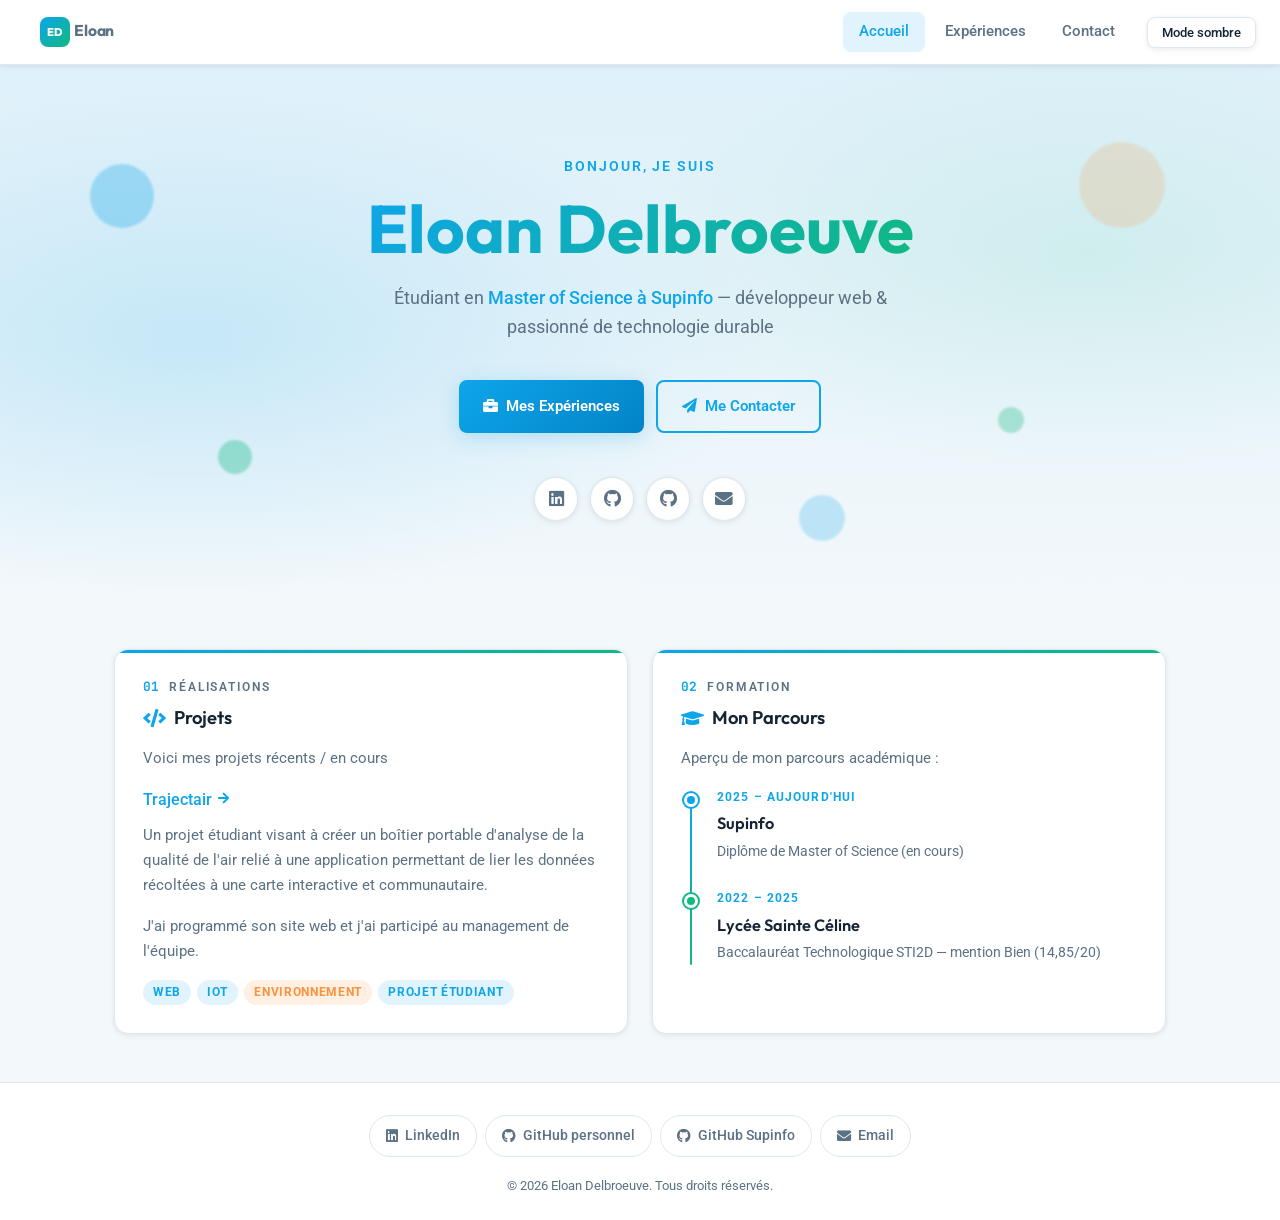
==== commit 8004e912: "Remove SVG logo, replace with ED text placeholder Drop the wind-symbol favicon and navbar SVG mark a" ====
--- a/index.html
+++ b/index.html
@@ -3,7 +3,6 @@
 <head>
     <meta charset="UTF-8">
     <meta name="viewport" content="width=device-width, initial-scale=1.0">
-    <link rel="icon" type="image/svg+xml" href="data:image/svg+xml,%3Csvg xmlns='http://www.w3.org/2000/svg' viewBox='0 0 48 48'%3E%3Cdefs%3E%3ClinearGradient id='g' x1='0' y1='0' x2='1' y2='1'%3E%3Cstop offset='0' stop-color='%230ea5e9'/%3E%3Cstop offset='1' stop-color='%2310b981'/%3E%3C/linearGradient%3E%3C/defs%3E%3Crect width='48' height='48' rx='11' fill='url(%23g)'/%3E%3Cpath d='M9 19 H28 a5 5 0 1 0 -5 -5' stroke='%23fff' stroke-width='3.2' fill='none' stroke-linecap='round'/%3E%3Cpath d='M9 27 H33 a6 6 0 1 1 -6 6' stroke='%23fff' stroke-width='3.2' fill='none' stroke-linecap='round'/%3E%3Cpath d='M9 35 H24' stroke='%23fff' stroke-width='3.2' fill='none' stroke-linecap='round'/%3E%3C/svg%3E">
     <meta name="description" content="Portfolio d'Eloan Delbroeuve — étudiant en Master of Science à Supinfo, développeur web et passionné de technologie.">
     <title>Eloan Delbroeuve — Portfolio</title>
     <link rel="stylesheet" href="css/style.css">
@@ -14,13 +13,7 @@
 
     <nav class="navbar">
         <a href="index.html" class="nav-brand">
-            <span class="nav-brand-mark" aria-hidden="true">
-                <svg viewBox="0 0 48 48" fill="none" stroke="#fff" stroke-width="3.2" stroke-linecap="round">
-                    <path d="M9 19 H28 a5 5 0 1 0 -5 -5"></path>
-                    <path d="M9 27 H33 a6 6 0 1 1 -6 6"></path>
-                    <path d="M9 35 H24"></path>
-                </svg>
-            </span>
+            <span class="nav-brand-mark" aria-hidden="true">ED</span>
             <span class="nav-brand-name">Eloan</span>
         </a>
         <ul>
--- a/css/style.css
+++ b/css/style.css
@@ -106,11 +106,10 @@
     align-items: center;
     justify-content: center;
     flex-shrink: 0;
-}
-
-.nav-brand-mark svg {
-    width: 18px;
-    height: 18px;
+    font-family: var(--font-display);
+    font-weight: 800;
+    font-size: 0.7rem;
+    color: #fff;
 }
 
 .nav-brand-name {
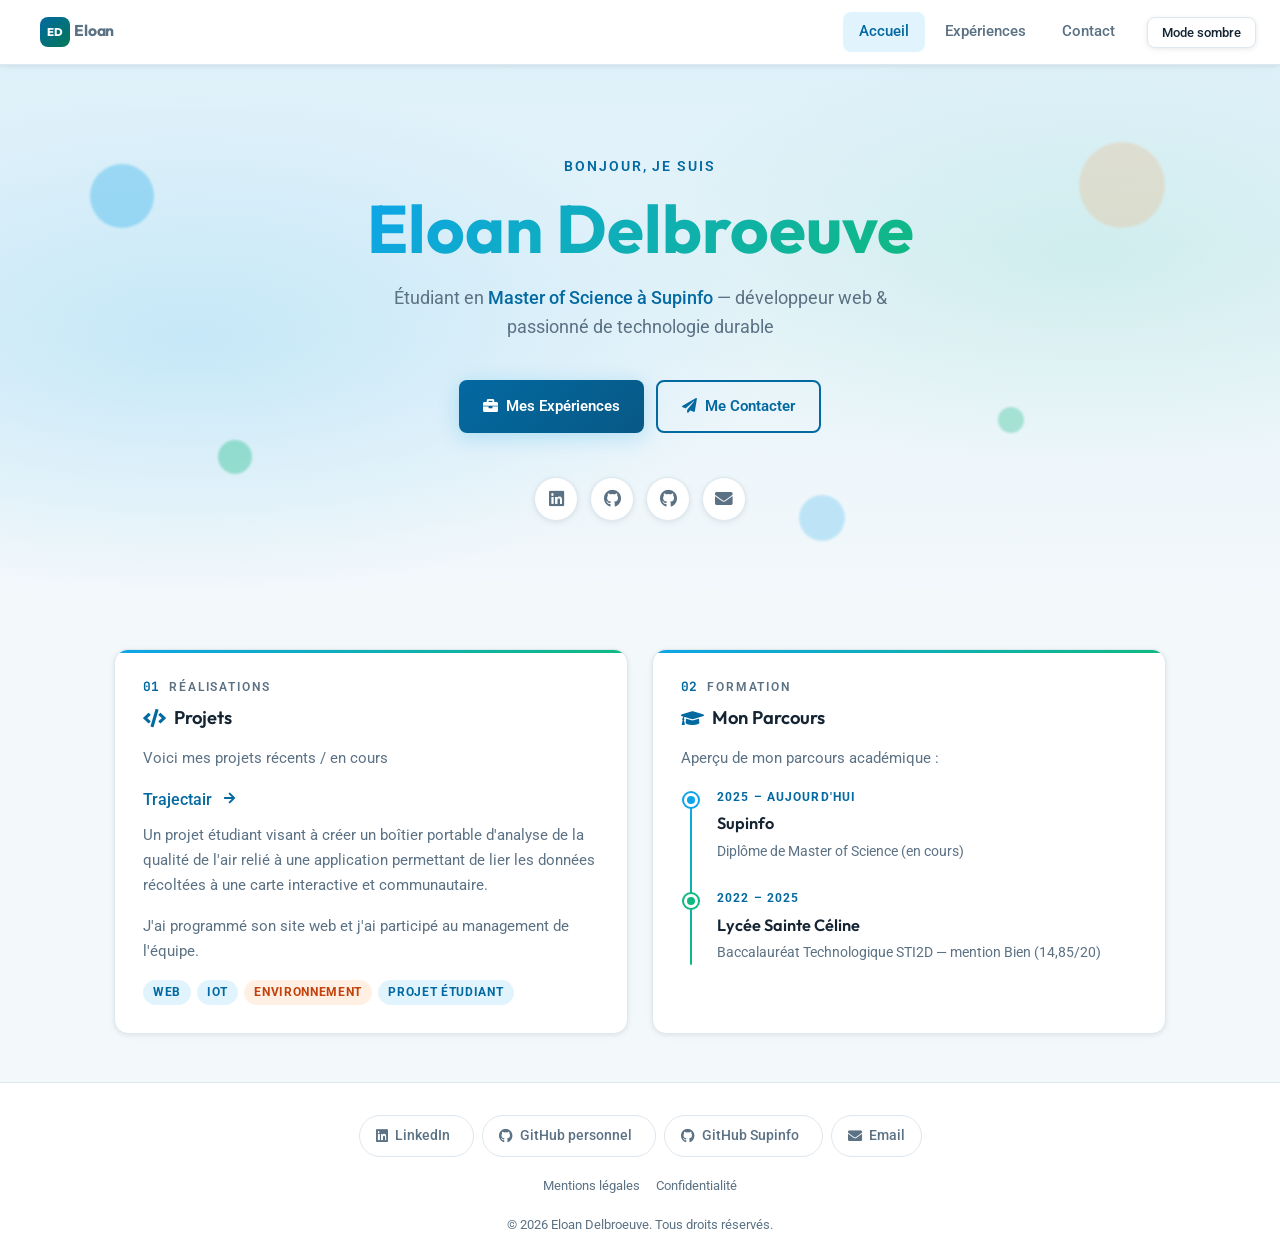
==== commit 50430c4e: "Corrige les points SEO, accessibilité et conformité légale de l'audit - Contrastes WCAG AA : nouvell" ====
--- a/index.html
+++ b/index.html
@@ -4,12 +4,48 @@
     <meta charset="UTF-8">
     <meta name="viewport" content="width=device-width, initial-scale=1.0">
     <meta name="description" content="Portfolio d'Eloan Delbroeuve — étudiant en Master of Science à Supinfo, développeur web et passionné de technologie.">
+    <link rel="canonical" href="https://exemple-a-remplacer.fr/index.html">
+    <link rel="icon" type="image/svg+xml" href="data:image/svg+xml,%3Csvg xmlns='http://www.w3.org/2000/svg' viewBox='0 0 48 48'%3E%3Cdefs%3E%3ClinearGradient id='g' x1='0' y1='0' x2='1' y2='1'%3E%3Cstop offset='0' stop-color='%230369a1'/%3E%3Cstop offset='1' stop-color='%23047857'/%3E%3C/linearGradient%3E%3C/defs%3E%3Crect width='48' height='48' rx='11' fill='url(%23g)'/%3E%3Ctext x='24' y='32' font-family='Arial,Helvetica,sans-serif' font-weight='800' font-size='19' fill='%23fff' text-anchor='middle'%3EED%3C/text%3E%3C/svg%3E">
+    <meta property="og:type" content="website">
+    <meta property="og:locale" content="fr_FR">
+    <meta property="og:title" content="Eloan Delbroeuve — Portfolio">
+    <meta property="og:description" content="Portfolio d'Eloan Delbroeuve — étudiant en Master of Science à Supinfo, développeur web et passionné de technologie.">
+    <meta property="og:url" content="https://exemple-a-remplacer.fr/index.html">
+    <meta property="og:image" content="https://exemple-a-remplacer.fr/assets/og-image.png">
+    <meta name="twitter:card" content="summary_large_image">
+    <meta name="twitter:title" content="Eloan Delbroeuve — Portfolio">
+    <meta name="twitter:description" content="Portfolio d'Eloan Delbroeuve — étudiant en Master of Science à Supinfo, développeur web et passionné de technologie.">
+    <meta name="twitter:image" content="https://exemple-a-remplacer.fr/assets/og-image.png">
     <title>Eloan Delbroeuve — Portfolio</title>
     <link rel="stylesheet" href="css/style.css">
+    <link rel="preconnect" href="https://fonts.googleapis.com">
+    <link rel="preconnect" href="https://fonts.gstatic.com" crossorigin>
+    <link rel="preconnect" href="https://cdnjs.cloudflare.com">
     <link href="https://fonts.googleapis.com/css2?family=Outfit:wght@500;600;700;800&family=Roboto:wght@400;500;700&family=JetBrains+Mono:wght@500;700&display=swap" rel="stylesheet">
     <link rel="stylesheet" href="https://cdnjs.cloudflare.com/ajax/libs/font-awesome/5.15.4/css/all.min.css">
+    <script type="application/ld+json">
+    {
+        "@context": "https://schema.org",
+        "@type": "Person",
+        "name": "Eloan Delbroeuve",
+        "url": "https://exemple-a-remplacer.fr/index.html",
+        "jobTitle": "Étudiant en Master of Science",
+        "email": "mailto:eloandb@icloud.com",
+        "alumniOf": {
+            "@type": "CollegeOrUniversity",
+            "name": "Supinfo"
+        },
+        "sameAs": [
+            "https://www.linkedin.com/in/eloan-delbroeuve/",
+            "https://github.com/N4ole",
+            "https://github.com/Eloan-Supinfo"
+        ]
+    }
+    </script>
 </head>
 <body>
+
+    <a href="#main" class="skip-link">Aller au contenu principal</a>
 
     <nav class="navbar">
         <a href="index.html" class="nav-brand">
@@ -17,131 +53,137 @@
             <span class="nav-brand-name">Eloan</span>
         </a>
         <ul>
-            <li><a href="index.html" class="active">Accueil</a></li>
+            <li><a href="index.html" class="active" aria-current="page">Accueil</a></li>
             <li><a href="html/experience.html">Expériences</a></li>
             <li><a href="html/form.html">Contact</a></li>
         </ul>
-        <button class="theme" type="button">Mode sombre</button>
+        <button class="theme" type="button" aria-pressed="false">Mode sombre</button>
     </nav>
 
-    <section class="hero">
-        <span class="hero-bubble b1" aria-hidden="true"></span>
-        <span class="hero-bubble b2" aria-hidden="true"></span>
-        <span class="hero-bubble b3" aria-hidden="true"></span>
-        <span class="hero-bubble b4" aria-hidden="true"></span>
-        <span class="hero-bubble b5" aria-hidden="true"></span>
-        <div class="hero-content reveal">
-            <p class="hero-greeting">Bonjour, je suis</p>
-            <h1 class="hero-name">Eloan Delbroeuve</h1>
-            <p class="hero-sub">
-                Étudiant en <a href="https://www.supinfo.com/" target="_blank" rel="noopener noreferrer">Master of Science à Supinfo</a>
-                — développeur web &amp; passionné de technologie durable
-            </p>
-            <div class="hero-actions">
-                <a href="html/experience.html" class="btn btn-primary">
-                    <i class="fas fa-briefcase"></i> Mes Expériences
+    <main id="main">
+        <section class="hero">
+            <span class="hero-bubble b1" aria-hidden="true"></span>
+            <span class="hero-bubble b2" aria-hidden="true"></span>
+            <span class="hero-bubble b3" aria-hidden="true"></span>
+            <span class="hero-bubble b4" aria-hidden="true"></span>
+            <span class="hero-bubble b5" aria-hidden="true"></span>
+            <div class="hero-content reveal">
+                <p class="hero-greeting">Bonjour, je suis</p>
+                <h1 class="hero-name">Eloan Delbroeuve</h1>
+                <p class="hero-sub">
+                    Étudiant en <a href="https://www.supinfo.com/" target="_blank" rel="noopener noreferrer">Master of Science à Supinfo<span class="sr-only"> (nouvel onglet)</span></a>
+                    — développeur web &amp; passionné de technologie durable
+                </p>
+                <div class="hero-actions">
+                    <a href="html/experience.html" class="btn btn-primary">
+                        <i class="fas fa-briefcase" aria-hidden="true"></i> Mes Expériences
+                    </a>
+                    <a href="html/form.html" class="btn btn-outline">
+                        <i class="fas fa-paper-plane" aria-hidden="true"></i> Me Contacter
+                    </a>
+                </div>
+            </div>
+            <div class="hero-social reveal reveal-delay-2">
+                <a href="https://www.linkedin.com/in/eloan-delbroeuve/" target="_blank" rel="noopener noreferrer" aria-label="LinkedIn (nouvel onglet)">
+                    <i class="fab fa-linkedin" aria-hidden="true"></i>
                 </a>
-                <a href="html/form.html" class="btn btn-outline">
-                    <i class="fas fa-paper-plane"></i> Me Contacter
+                <a href="https://github.com/N4ole" target="_blank" rel="noopener noreferrer" aria-label="GitHub personnel (nouvel onglet)">
+                    <i class="fab fa-github" aria-hidden="true"></i>
+                </a>
+                <a href="https://github.com/Eloan-Supinfo" target="_blank" rel="noopener noreferrer" aria-label="GitHub Supinfo (nouvel onglet)">
+                    <i class="fab fa-github" aria-hidden="true"></i>
+                </a>
+                <a href="mailto:eloandb@icloud.com" aria-label="Email">
+                    <i class="fas fa-envelope" aria-hidden="true"></i>
                 </a>
             </div>
-        </div>
-        <div class="hero-social reveal reveal-delay-2">
-            <a href="https://www.linkedin.com/in/eloan-delbroeuve/" target="_blank" rel="noopener noreferrer" aria-label="LinkedIn">
-                <i class="fab fa-linkedin"></i>
-            </a>
-            <a href="https://github.com/N4ole" target="_blank" rel="noopener noreferrer" aria-label="GitHub personnel">
-                <i class="fab fa-github"></i>
-            </a>
-            <a href="https://github.com/Eloan-Supinfo" target="_blank" rel="noopener noreferrer" aria-label="GitHub Supinfo">
-                <i class="fab fa-github"></i>
-            </a>
-            <a href="mailto:eloandb@icloud.com" aria-label="Email">
-                <i class="fas fa-envelope"></i>
-            </a>
-        </div>
-        <div class="hero-wave" aria-hidden="true">
-            <svg viewBox="0 0 1440 80" preserveAspectRatio="none" xmlns="http://www.w3.org/2000/svg">
-                <path d="M0,40 C240,90 480,0 720,30 C960,60 1200,10 1440,40 L1440,80 L0,80 Z"></path>
-            </svg>
-        </div>
-    </section>
-
-    <div class="index-section-container">
-        <section class="index-section reveal reveal-delay-1">
-            <div class="section-eyebrow">
-                <span class="section-eyebrow-num">01</span>
-                <span class="section-eyebrow-label">Réalisations</span>
-            </div>
-            <h2 class="titre_2">
-                <i class="fas fa-code" style="color:var(--primary)"></i>
-                Projets
-            </h2>
-            <p>Voici mes projets récents / en cours</p>
-
-            <a href="https://www.trajectair.com" target="_blank" rel="noopener noreferrer" class="project-link">
-                Trajectair <i class="fas fa-arrow-right"></i>
-            </a>
-            <p class="project-desc">
-                Un projet étudiant visant à créer un boîtier portable d'analyse de la qualité de l'air relié à une application permettant de lier les données récoltées à une carte interactive et communautaire.
-            </p>
-            <p class="project-desc">
-                J'ai programmé son site web et j'ai participé au management de l'équipe.
-            </p>
-            <div class="project-tags">
-                <span class="project-tag">Web</span>
-                <span class="project-tag">IoT</span>
-                <span class="project-tag accent">Environnement</span>
-                <span class="project-tag">Projet étudiant</span>
+            <div class="hero-wave" aria-hidden="true">
+                <svg viewBox="0 0 1440 80" preserveAspectRatio="none" xmlns="http://www.w3.org/2000/svg">
+                    <path d="M0,40 C240,90 480,0 720,30 C960,60 1200,10 1440,40 L1440,80 L0,80 Z"></path>
+                </svg>
             </div>
         </section>
 
-        <section class="index-section reveal reveal-delay-2">
-            <div class="section-eyebrow">
-                <span class="section-eyebrow-num">02</span>
-                <span class="section-eyebrow-label">Formation</span>
-            </div>
-            <h2 class="titre_2">
-                <i class="fas fa-graduation-cap" style="color:var(--primary)"></i>
-                Mon Parcours
-            </h2>
-            <p>Aperçu de mon parcours académique :</p>
-            <ul class="timeline">
-                <li>
-                    <div class="timeline-period">2025 – Aujourd'hui</div>
-                    <div class="timeline-title">
-                        <a href="https://www.supinfo.com/" target="_blank" rel="noopener noreferrer">Supinfo</a>
-                    </div>
-                    <div class="timeline-desc">Diplôme de Master of Science (en cours)</div>
-                </li>
-                <li>
-                    <div class="timeline-period">2022 – 2025</div>
-                    <div class="timeline-title">
-                        <a href="https://www.sainte-celine.org/" target="_blank" rel="noopener noreferrer">Lycée Sainte Céline</a>
-                    </div>
-                    <div class="timeline-desc">
-                        Baccalauréat Technologique STI2D — mention Bien (14,85/20)
-                    </div>
-                </li>
-            </ul>
-        </section>
-    </div>
+        <div class="index-section-container">
+            <section class="index-section reveal reveal-delay-1">
+                <div class="section-eyebrow">
+                    <span class="section-eyebrow-num">01</span>
+                    <span class="section-eyebrow-label">Réalisations</span>
+                </div>
+                <h2 class="titre_2">
+                    <i class="fas fa-code" style="color:var(--link)" aria-hidden="true"></i>
+                    Projets
+                </h2>
+                <p>Voici mes projets récents / en cours</p>
+
+                <a href="https://www.trajectair.com" target="_blank" rel="noopener noreferrer" class="project-link">
+                    Trajectair<span class="sr-only"> (nouvel onglet)</span> <i class="fas fa-arrow-right" aria-hidden="true"></i>
+                </a>
+                <p class="project-desc">
+                    Un projet étudiant visant à créer un boîtier portable d'analyse de la qualité de l'air relié à une application permettant de lier les données récoltées à une carte interactive et communautaire.
+                </p>
+                <p class="project-desc">
+                    J'ai programmé son site web et j'ai participé au management de l'équipe.
+                </p>
+                <div class="project-tags">
+                    <span class="project-tag">Web</span>
+                    <span class="project-tag">IoT</span>
+                    <span class="project-tag accent">Environnement</span>
+                    <span class="project-tag">Projet étudiant</span>
+                </div>
+            </section>
+
+            <section class="index-section reveal reveal-delay-2">
+                <div class="section-eyebrow">
+                    <span class="section-eyebrow-num">02</span>
+                    <span class="section-eyebrow-label">Formation</span>
+                </div>
+                <h2 class="titre_2">
+                    <i class="fas fa-graduation-cap" style="color:var(--link)" aria-hidden="true"></i>
+                    Mon Parcours
+                </h2>
+                <p>Aperçu de mon parcours académique :</p>
+                <ul class="timeline">
+                    <li>
+                        <div class="timeline-period">2025 – Aujourd'hui</div>
+                        <div class="timeline-title">
+                            <a href="https://www.supinfo.com/" target="_blank" rel="noopener noreferrer">Supinfo<span class="sr-only"> (nouvel onglet)</span></a>
+                        </div>
+                        <div class="timeline-desc">Diplôme de Master of Science (en cours)</div>
+                    </li>
+                    <li>
+                        <div class="timeline-period">2022 – 2025</div>
+                        <div class="timeline-title">
+                            <a href="https://www.sainte-celine.org/" target="_blank" rel="noopener noreferrer">Lycée Sainte Céline<span class="sr-only"> (nouvel onglet)</span></a>
+                        </div>
+                        <div class="timeline-desc">
+                            Baccalauréat Technologique STI2D — mention Bien (14,85/20)
+                        </div>
+                    </li>
+                </ul>
+            </section>
+        </div>
+    </main>
 
     <footer>
         <div class="footer-inner">
             <div class="footer-links">
                 <a href="https://www.linkedin.com/in/eloan-delbroeuve/" target="_blank" rel="noopener noreferrer">
-                    <i class="fab fa-linkedin"></i> LinkedIn
+                    <i class="fab fa-linkedin" aria-hidden="true"></i> LinkedIn<span class="sr-only"> (nouvel onglet)</span>
                 </a>
                 <a href="https://github.com/N4ole" target="_blank" rel="noopener noreferrer">
-                    <i class="fab fa-github"></i> GitHub personnel
+                    <i class="fab fa-github" aria-hidden="true"></i> GitHub personnel<span class="sr-only"> (nouvel onglet)</span>
                 </a>
                 <a href="https://github.com/Eloan-Supinfo" target="_blank" rel="noopener noreferrer">
-                    <i class="fab fa-github"></i> GitHub Supinfo
+                    <i class="fab fa-github" aria-hidden="true"></i> GitHub Supinfo<span class="sr-only"> (nouvel onglet)</span>
                 </a>
                 <a href="mailto:eloandb@icloud.com">
-                    <i class="fas fa-envelope"></i> Email
+                    <i class="fas fa-envelope" aria-hidden="true"></i> Email
                 </a>
+            </div>
+            <div class="footer-legal">
+                <a href="html/mentions-legales.html">Mentions légales</a>
+                <a href="html/confidentialite.html">Confidentialité</a>
             </div>
             <p class="footer-copy">&copy; 2026 Eloan Delbroeuve. Tous droits réservés.</p>
         </div>
--- a/css/style.css
+++ b/css/style.css
@@ -17,6 +17,17 @@
     --surface:         #ffffff;
     --surface-2:       #eef5fa;
     --border:          #dde8ef;
+    /* Variantes assombries pour le texte/icônes colorés (liens, badges, tags) :
+       --primary/--secondary/--accent/--error sont trop clairs pour atteindre
+       le ratio WCAG AA (4.5:1) en texte sur fond clair. */
+    --link:               #0369a1;
+    --secondary-strong:   #047857;
+    --accent-strong:      #c2410c;
+    --error-strong:       #b91c1c;
+    /* Fonds pleins/dégradés sous texte ou icônes blancs (boutons, badges) */
+    --primary-contrast:      #0369a1;
+    --primary-contrast-dark: #075985;
+    --secondary-contrast:    #047857;
     --shadow-sm:       0 1px 4px rgba(20,36,51,0.06), 0 2px 8px rgba(20,36,51,0.04);
     --shadow-md:       0 6px 18px rgba(20,36,51,0.10), 0 2px 6px rgba(20,36,51,0.05);
     --shadow-lg:       0 18px 50px rgba(20,36,51,0.14);
@@ -50,6 +61,11 @@
     --shadow-md:       0 8px 22px rgba(0,0,0,0.55);
     --shadow-lg:       0 22px 60px rgba(0,0,0,0.6);
     --shadow-primary:  0 4px 20px rgba(56, 189, 248, 0.2);
+    /* En sombre, les couleurs vives passent déjà le ratio AA : pas besoin de les assombrir */
+    --link:               var(--primary);
+    --secondary-strong:   var(--secondary);
+    --accent-strong:      var(--accent);
+    --error-strong:       var(--error);
 }
 
 /* === RESET & BASE === */
@@ -68,6 +84,40 @@
     color: var(--text);
     transition: background-color var(--transition), color var(--transition);
     line-height: 1.65;
+}
+
+/* === ACCESSIBILITÉ : utilitaires === */
+.sr-only {
+    position: absolute;
+    width: 1px;
+    height: 1px;
+    padding: 0;
+    margin: -1px;
+    overflow: hidden;
+    clip: rect(0, 0, 0, 0);
+    white-space: nowrap;
+    border: 0;
+}
+
+.skip-link {
+    position: absolute;
+    top: -100px;
+    left: 16px;
+    z-index: 1000;
+    background: var(--surface);
+    color: var(--text);
+    border: 1px solid var(--border);
+    border-radius: var(--radius-sm);
+    padding: 10px 18px;
+    font-weight: 600;
+    font-size: 0.9rem;
+    text-decoration: none;
+    box-shadow: var(--shadow-md);
+    transition: top var(--transition);
+}
+
+.skip-link:focus {
+    top: 12px;
 }
 
 /* === NAVBAR === */
@@ -102,7 +152,7 @@
     width: 30px;
     height: 30px;
     border-radius: 8px;
-    background: linear-gradient(135deg, var(--primary), var(--secondary));
+    background: linear-gradient(135deg, var(--primary-contrast), var(--secondary-contrast));
     align-items: center;
     justify-content: center;
     flex-shrink: 0;
@@ -145,7 +195,7 @@
 
 .navbar a:hover,
 .navbar a.active {
-    color: var(--primary);
+    color: var(--link);
     background-color: var(--primary-light);
 }
 
@@ -168,8 +218,8 @@
 
 .theme:hover {
     background-color: var(--primary-light);
-    color: var(--primary);
-    border-color: var(--primary);
+    color: var(--link);
+    border-color: var(--link);
 }
 
 /* === HERO === */
@@ -216,6 +266,15 @@
 
 @media (prefers-reduced-motion: reduce) {
     .hero-bubble { animation: none; }
+    .reveal {
+        transition: none;
+        opacity: 1;
+        transform: none;
+    }
+    * {
+        animation-duration: 0.01ms !important;
+        transition-duration: 0.01ms !important;
+    }
 }
 
 /* Vague de transition entre le hero et le contenu */
@@ -243,7 +302,7 @@
     font-weight: 600;
     letter-spacing: 0.14em;
     text-transform: uppercase;
-    color: var(--primary);
+    color: var(--link);
     margin-bottom: 14px;
 }
 
@@ -267,7 +326,7 @@
 }
 
 .hero-sub a {
-    color: var(--primary);
+    color: var(--link);
     text-decoration: none;
     font-weight: 500;
 }
@@ -298,7 +357,7 @@
 }
 
 .btn-primary {
-    background: linear-gradient(135deg, var(--primary) 0%, var(--primary-dark) 100%);
+    background: linear-gradient(135deg, var(--primary-contrast) 0%, var(--primary-contrast-dark) 100%);
     color: #fff;
     box-shadow: var(--shadow-primary);
 }
@@ -309,8 +368,8 @@
 
 .btn-outline {
     background: transparent;
-    color: var(--primary);
-    border: 2px solid var(--primary);
+    color: var(--link);
+    border: 2px solid var(--link);
 }
 .btn-outline:hover {
     background: var(--primary-light);
@@ -342,9 +401,9 @@
     box-shadow: var(--shadow-sm);
 }
 .hero-social a:hover {
-    background: var(--primary);
+    background: var(--primary-contrast);
     color: #fff;
-    border-color: var(--primary);
+    border-color: var(--primary-contrast);
     transform: translateY(-3px);
     box-shadow: var(--shadow-primary);
 }
@@ -386,7 +445,7 @@
     font-weight: 700;
     font-size: 0.8rem;
     line-height: 1;
-    color: var(--primary);
+    color: var(--link);
 }
 
 .section-eyebrow-label {
@@ -436,7 +495,7 @@
 }
 
 .index-section a {
-    color: var(--primary);
+    color: var(--link);
     text-decoration: none;
     font-weight: 500;
 }
@@ -462,14 +521,14 @@
     padding: 3px 10px;
     border-radius: 100px;
     background: var(--primary-light);
-    color: var(--primary);
+    color: var(--link);
     text-transform: uppercase;
     letter-spacing: 0.06em;
 }
 
 .project-tag.accent {
     background: var(--accent-light);
-    color: var(--accent);
+    color: var(--accent-strong);
 }
 
 .project-desc {
@@ -482,7 +541,7 @@
     display: inline-flex;
     align-items: center;
     gap: 6px;
-    color: var(--primary) !important;
+    color: var(--link) !important;
     font-weight: 600;
     font-size: 1rem;
 }
@@ -539,7 +598,7 @@
 .timeline-period {
     font-size: 0.78rem;
     font-weight: 700;
-    color: var(--primary);
+    color: var(--link);
     text-transform: uppercase;
     letter-spacing: 0.09em;
     margin-bottom: 3px;
@@ -558,7 +617,7 @@
     font-weight: 600;
 }
 .timeline-title a:hover {
-    color: var(--primary) !important;
+    color: var(--link) !important;
     text-decoration: none !important;
 }
 
@@ -581,7 +640,7 @@
     height: 50px;
     border-radius: var(--radius-sm);
     background: var(--primary-light);
-    color: var(--primary);
+    color: var(--link);
     display: flex;
     align-items: center;
     justify-content: center;
@@ -590,7 +649,7 @@
 
 .exp-icon.secondary {
     background: var(--secondary-light);
-    color: var(--secondary);
+    color: var(--secondary-strong);
 }
 
 .exp-meta { flex: 1; }
@@ -609,7 +668,7 @@
     margin: 0;
 }
 .exp-period a {
-    color: var(--primary) !important;
+    color: var(--link) !important;
     text-decoration: none;
     font-weight: 500;
 }
@@ -634,7 +693,7 @@
     content: '›';
     position: absolute;
     left: 0;
-    color: var(--primary);
+    color: var(--link);
     font-weight: 700;
     font-size: 1.1rem;
     line-height: 1.4;
@@ -679,9 +738,29 @@
     transition: all var(--transition);
 }
 .footer-links a:hover {
-    color: var(--primary);
-    border-color: var(--primary);
+    color: var(--link);
+    border-color: var(--link);
     background: var(--primary-light);
+}
+
+.footer-legal {
+    display: flex;
+    flex-wrap: wrap;
+    gap: 16px;
+    justify-content: center;
+}
+
+.footer-legal a {
+    color: var(--text-muted);
+    text-decoration: none;
+    font-size: 0.82rem;
+    transition: color var(--transition);
+}
+
+.footer-legal a:hover,
+.footer-legal a.active {
+    color: var(--link);
+    text-decoration: underline;
 }
 
 .footer-copy {
@@ -772,7 +851,7 @@
 }
 
 .contact-submit {
-    background: linear-gradient(135deg, var(--primary) 0%, var(--primary-dark) 100%);
+    background: linear-gradient(135deg, var(--primary-contrast) 0%, var(--primary-contrast-dark) 100%);
     color: #ffffff;
     border: none;
     border-radius: var(--radius-sm);
@@ -799,12 +878,12 @@
 .contact-status.success {
     background-color: var(--secondary-light);
     border-color: var(--secondary);
-    color: var(--secondary);
+    color: var(--secondary-strong);
 }
 .contact-status.error {
     background-color: var(--error-light);
     border-color: var(--error);
-    color: var(--error);
+    color: var(--error-strong);
 }
 
 .honeypot-field {
